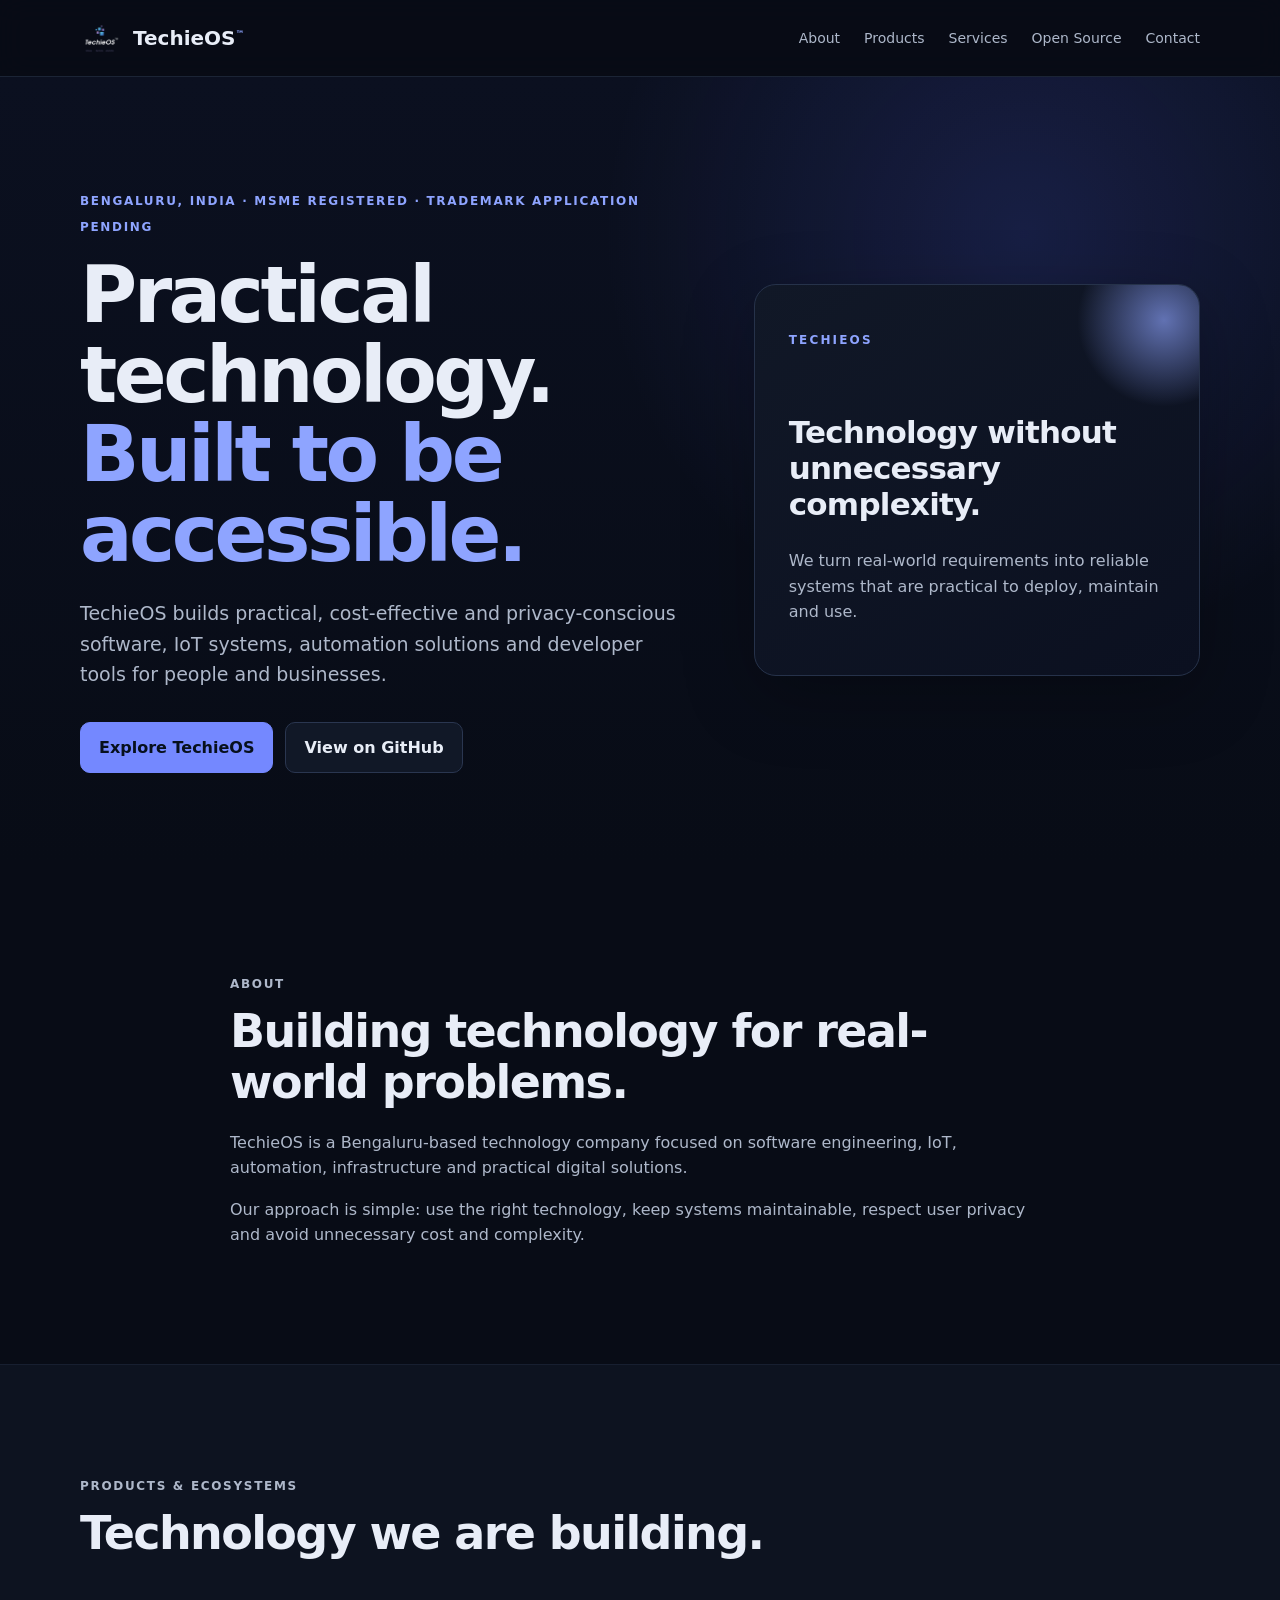
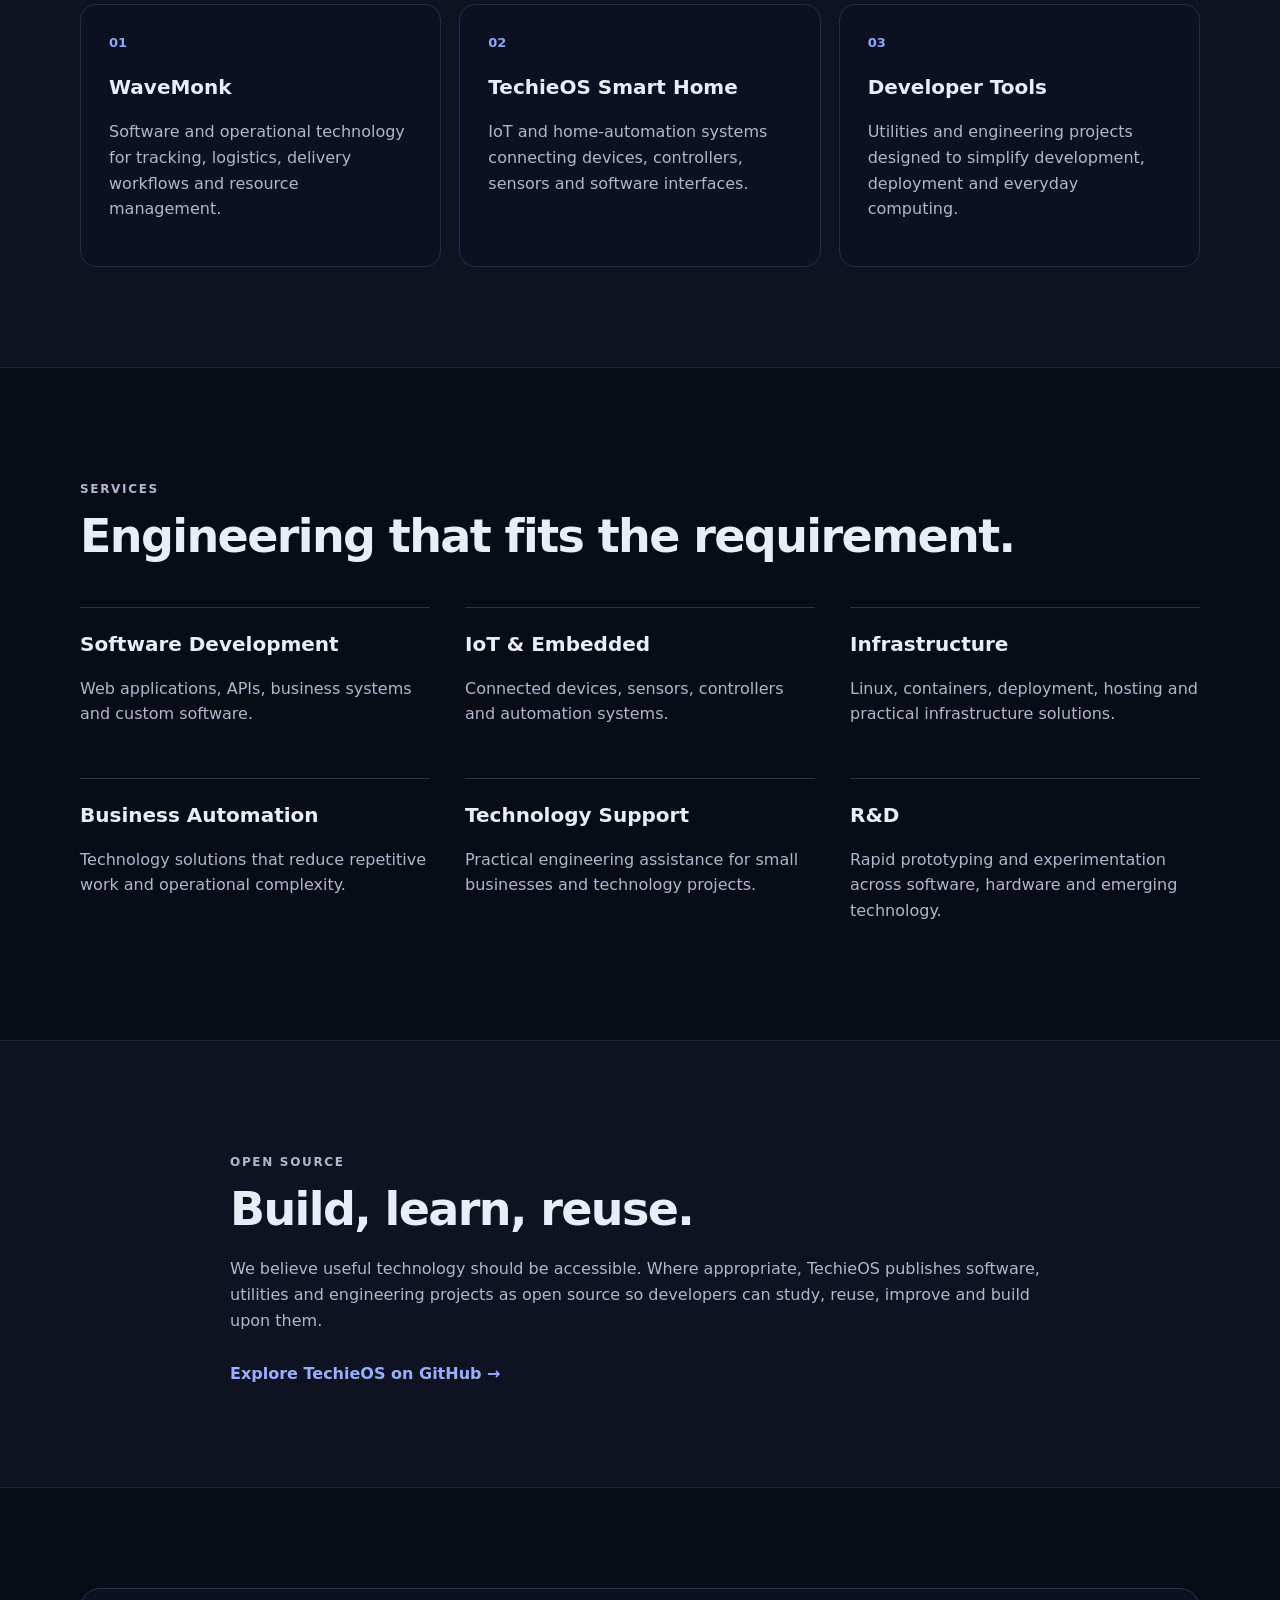
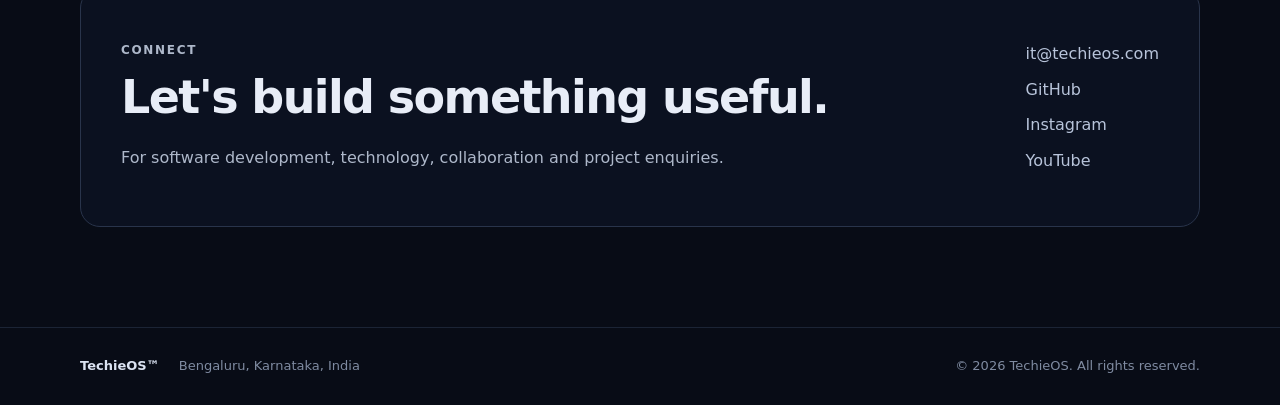
==== index.html @ 454978a3 "Initial commit Initial commit" ====
<!doctype html>
<html lang="en">
<head>
  <meta charset="utf-8">
  <meta name="viewport" content="width=device-width, initial-scale=1">
  <meta name="description" content="TechieOS builds practical, accessible and privacy-conscious software, IoT systems, automation solutions and developer tools.">
  <meta name="theme-color" content="#0b1020">
  <title>TechieOS™ — Practical Technology. Built to be Accessible.</title>
  <link rel="icon" type="image/png" href="logo.png">
  <link rel="stylesheet" href="styles.css">
</head>
<body>
  <header class="site-header">
    <div class="container nav">
      <a class="brand" href="#top" aria-label="TechieOS home">
        <img src="logo.png" alt="TechieOS logo">
        <span>TechieOS<sup>™</sup></span>
      </a>
      <nav aria-label="Primary navigation">
        <a href="#about">About</a>
        <a href="#products">Products</a>
        <a href="#services">Services</a>
        <a href="#open-source">Open Source</a>
        <a href="#contact">Contact</a>
      </nav>
    </div>
  </header>

  <main id="top">
    <section class="hero">
      <div class="container hero-grid">
        <div>
          <span class="eyebrow">Bengaluru, India · MSME Registered · Trademark Application Pending</span>
          <h1>Practical technology.<br><span>Built to be accessible.</span></h1>
          <p class="lead">
            TechieOS builds practical, cost-effective and privacy-conscious software,
            IoT systems, automation solutions and developer tools for people and businesses.
          </p>
          <div class="actions">
            <a class="button primary" href="#products">Explore TechieOS</a>
            <a class="button secondary" href="https://github.com/TechieOS">View on GitHub</a>
          </div>
        </div>
        <div class="hero-card">
          <div class="orb"></div>
          <p class="card-label">TECHIEOS</p>
          <h2>Technology without unnecessary complexity.</h2>
          <p>We turn real-world requirements into reliable systems that are practical to deploy, maintain and use.</p>
        </div>
      </div>
    </section>

    <section id="about" class="section">
      <div class="container narrow">
        <p class="section-kicker">About</p>
        <h2>Building technology for real-world problems.</h2>
        <p>
          TechieOS is a Bengaluru-based technology company focused on software engineering,
          IoT, automation, infrastructure and practical digital solutions.
        </p>
        <p>
          Our approach is simple: use the right technology, keep systems maintainable,
          respect user privacy and avoid unnecessary cost and complexity.
        </p>
      </div>
    </section>

    <section id="products" class="section section-alt">
      <div class="container">
        <p class="section-kicker">Products & Ecosystems</p>
        <h2>Technology we are building.</h2>
        <div class="cards">
          <article class="card">
            <div class="icon">01</div>
            <h3>WaveMonk</h3>
            <p>Software and operational technology for tracking, logistics, delivery workflows and resource management.</p>
          </article>
          <article class="card">
            <div class="icon">02</div>
            <h3>TechieOS Smart Home</h3>
            <p>IoT and home-automation systems connecting devices, controllers, sensors and software interfaces.</p>
          </article>
          <article class="card">
            <div class="icon">03</div>
            <h3>Developer Tools</h3>
            <p>Utilities and engineering projects designed to simplify development, deployment and everyday computing.</p>
          </article>
        </div>
      </div>
    </section>

    <section id="services" class="section">
      <div class="container">
        <p class="section-kicker">Services</p>
        <h2>Engineering that fits the requirement.</h2>
        <div class="service-grid">
          <div><h3>Software Development</h3><p>Web applications, APIs, business systems and custom software.</p></div>
          <div><h3>IoT & Embedded</h3><p>Connected devices, sensors, controllers and automation systems.</p></div>
          <div><h3>Infrastructure</h3><p>Linux, containers, deployment, hosting and practical infrastructure solutions.</p></div>
          <div><h3>Business Automation</h3><p>Technology solutions that reduce repetitive work and operational complexity.</p></div>
          <div><h3>Technology Support</h3><p>Practical engineering assistance for small businesses and technology projects.</p></div>
          <div><h3>R&D</h3><p>Rapid prototyping and experimentation across software, hardware and emerging technology.</p></div>
        </div>
      </div>
    </section>

    <section id="open-source" class="section section-alt">
      <div class="container narrow">
        <p class="section-kicker">Open Source</p>
        <h2>Build, learn, reuse.</h2>
        <p>
          We believe useful technology should be accessible. Where appropriate,
          TechieOS publishes software, utilities and engineering projects as open source
          so developers can study, reuse, improve and build upon them.
        </p>
        <a class="text-link" href="https://github.com/TechieOS">Explore TechieOS on GitHub →</a>
      </div>
    </section>

    <section id="contact" class="section contact">
      <div class="container contact-box">
        <div>
          <p class="section-kicker">Connect</p>
          <h2>Let's build something useful.</h2>
          <p>For software development, technology, collaboration and project enquiries.</p>
        </div>
        <div class="contact-links">
          <a href="mailto:it@techieos.com">it@techieos.com</a>
          <a href="https://github.com/TechieOS">GitHub</a>
          <a href="https://www.instagram.com/techieos">Instagram</a>
          <a href="https://www.youtube.com/@techieos-official">YouTube</a>
        </div>
      </div>
    </section>
  </main>

  <footer class="footer">
    <div class="container footer-inner">
      <div>
        <strong>TechieOS™</strong>
        <span>Bengaluru, Karnataka, India</span>
      </div>
      <span>© 2026 TechieOS. All rights reserved.</span>
    </div>
  </footer>
</body>
</html>
---- styles.css ----
*{box-sizing:border-box}html{scroll-behavior:smooth}body{margin:0;background:#080c16;color:#e8edf7;font-family:Inter,ui-sans-serif,system-ui,-apple-system,BlinkMacSystemFont,"Segoe UI",sans-serif;line-height:1.6}a{color:inherit;text-decoration:none}.container{width:min(1120px,calc(100% - 40px));margin:auto}.narrow{width:min(820px,calc(100% - 40px))}.site-header{position:sticky;top:0;z-index:10;background:rgba(8,12,22,.88);backdrop-filter:blur(14px);border-bottom:1px solid #1b2435}.nav{min-height:76px;display:flex;align-items:center;justify-content:space-between;gap:30px}.brand{display:flex;align-items:center;gap:11px;font-weight:750;font-size:20px}.brand img{width:42px;height:42px;object-fit:contain}.brand sup{font-size:9px;color:#8ea4ff}.nav nav,.nav>nav{display:flex;gap:24px;font-size:14px;color:#aeb8ca}.nav a:hover{color:#fff}.hero{padding:110px 0 90px;background:radial-gradient(circle at 80% 20%,rgba(88,105,255,.17),transparent 35%),linear-gradient(180deg,#0b1020,#080c16)}.hero-grid{display:grid;grid-template-columns:1.15fr .85fr;gap:70px;align-items:center}.eyebrow,.section-kicker{font-size:12px;text-transform:uppercase;letter-spacing:.14em;color:#8ea4ff;font-weight:700}.hero h1{font-size:clamp(44px,7vw,78px);line-height:1.02;letter-spacing:-.045em;margin:18px 0 24px}.hero h1 span{color:#8ea4ff}.lead{font-size:19px;color:#aeb8ca;max-width:690px}.actions{display:flex;gap:12px;margin-top:32px;flex-wrap:wrap}.button{padding:12px 18px;border-radius:10px;border:1px solid #2a3650;font-weight:650}.button.primary{background:#7488ff;color:#07101d;border-color:#7488ff}.button.secondary{background:#111827}.hero-card{border:1px solid #26324a;background:linear-gradient(145deg,#111827,#0b1020);border-radius:22px;padding:34px;min-height:310px;position:relative;overflow:hidden;box-shadow:0 20px 70px rgba(0,0,0,.25)}.orb{position:absolute;width:180px;height:180px;border-radius:50%;right:-55px;top:-55px;background:radial-gradient(circle,#8ea4ff,rgba(142,164,255,0) 68%);opacity:.65}.card-label{position:relative;color:#8ea4ff;font-size:12px;letter-spacing:.18em;font-weight:800}.hero-card h2{position:relative;font-size:31px;line-height:1.15;letter-spacing:-.025em;margin-top:65px}.hero-card p:last-child{color:#aeb8ca}.section{padding:100px 0}.section-alt{background:#0d1320;border-top:1px solid #171f30;border-bottom:1px solid #171f30}.section h2{font-size:clamp(30px,4vw,46px);line-height:1.1;letter-spacing:-.035em;margin:10px 0 22px}.section p{color:#aeb8ca}.cards{display:grid;grid-template-columns:repeat(3,1fr);gap:18px;margin-top:45px}.card{padding:28px;border:1px solid #222d43;border-radius:16px;background:#0b1120}.card:hover{border-color:#5368bd;transform:translateY(-2px);transition:.2s}.icon{color:#8ea4ff;font-weight:800;font-size:13px}.card h3,.service-grid h3{font-size:20px;margin:18px 0 7px}.service-grid{display:grid;grid-template-columns:repeat(3,1fr);gap:35px;margin-top:45px}.service-grid>div{border-top:1px solid #29344b;padding-top:20px}.service-grid h3{margin-top:0}.text-link{display:inline-block;margin-top:12px;color:#9cadff;font-weight:700}.contact-box{display:flex;justify-content:space-between;gap:50px;align-items:center;border:1px solid #29344b;border-radius:20px;padding:40px;background:#0b1120}.contact-links{display:flex;flex-direction:column;gap:10px;color:#b8c4da}.contact-links a:hover{color:#9cadff}.footer{border-top:1px solid #1b2435;padding:28px 0;color:#7f8ba1;font-size:13px}.footer-inner{display:flex;justify-content:space-between;gap:20px}.footer strong{color:#dbe3f2;margin-right:15px}@media(max-width:800px){.nav nav,.nav>nav{display:none}.hero-grid,.cards,.service-grid{grid-template-columns:1fr}.hero{padding-top:75px}.hero-card{min-height:260px}.contact-box,.footer-inner{flex-direction:column;align-items:flex-start}.section{padding:75px 0}}
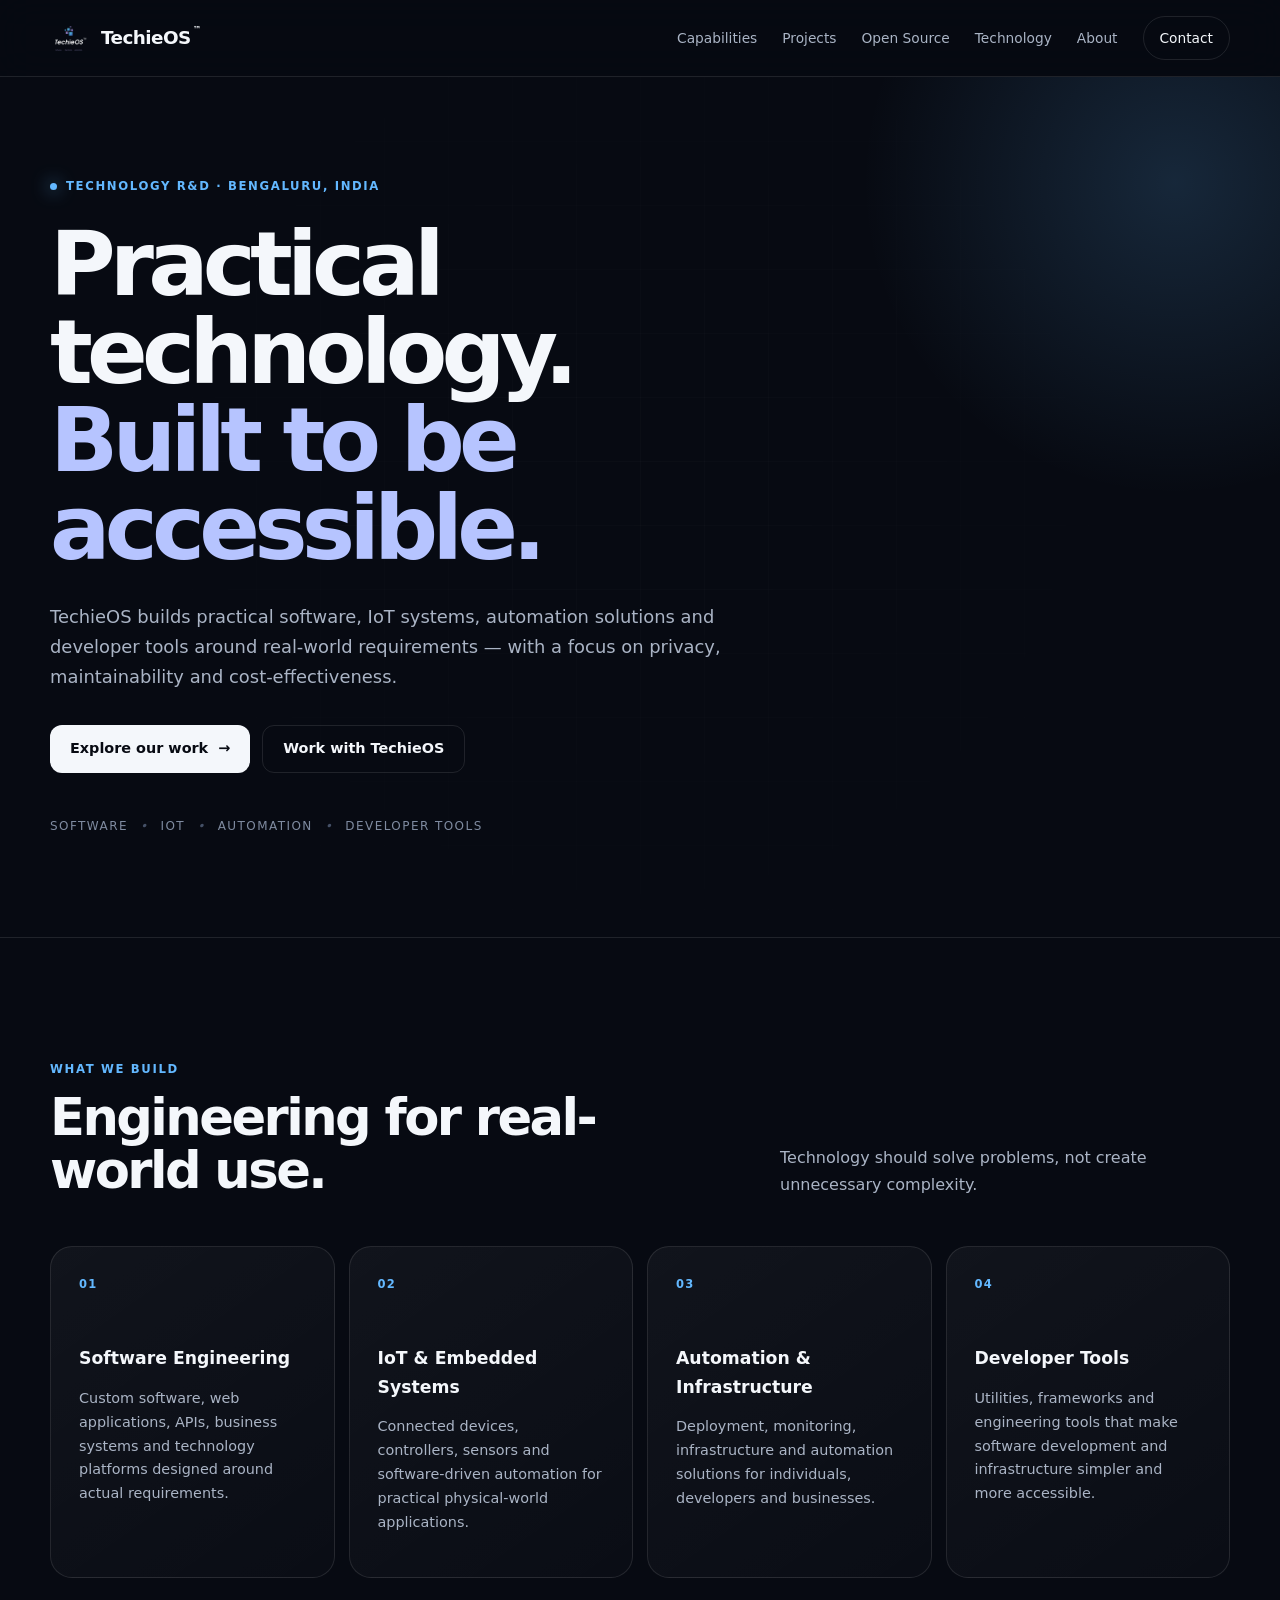
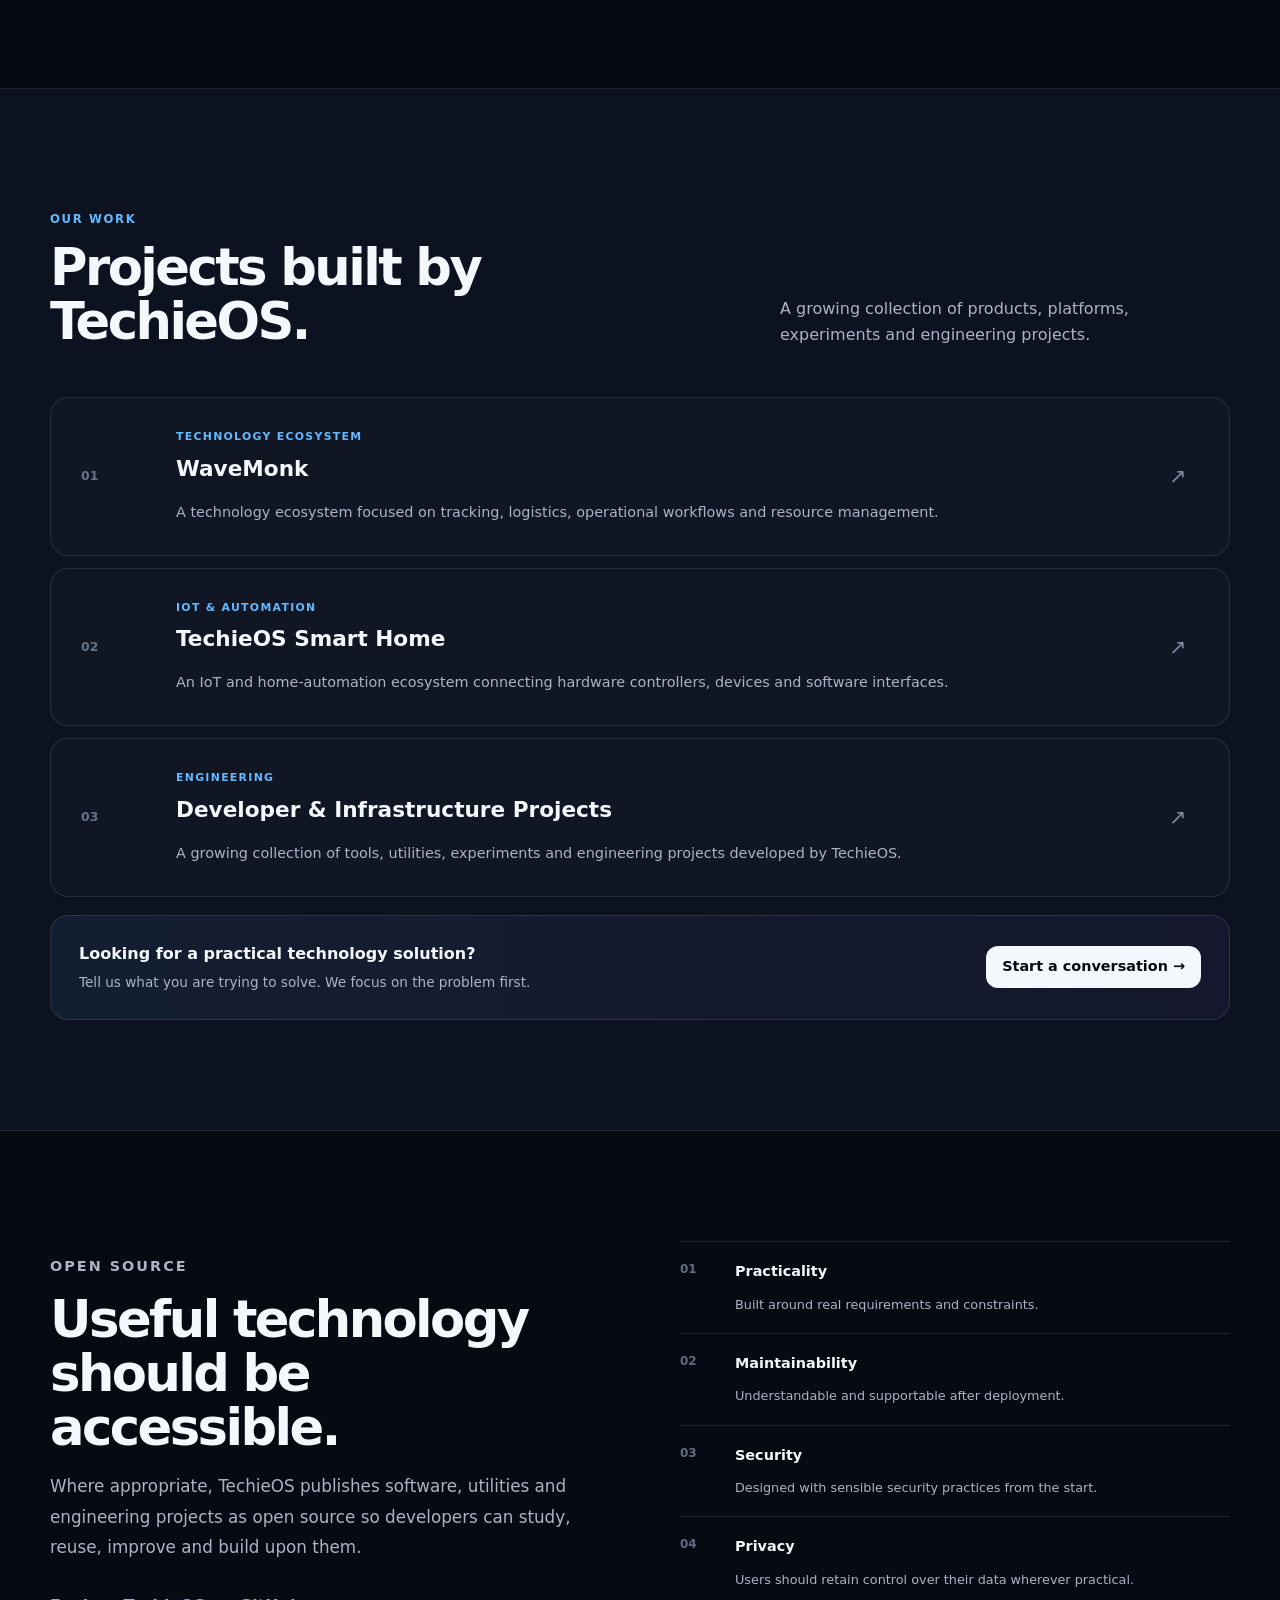
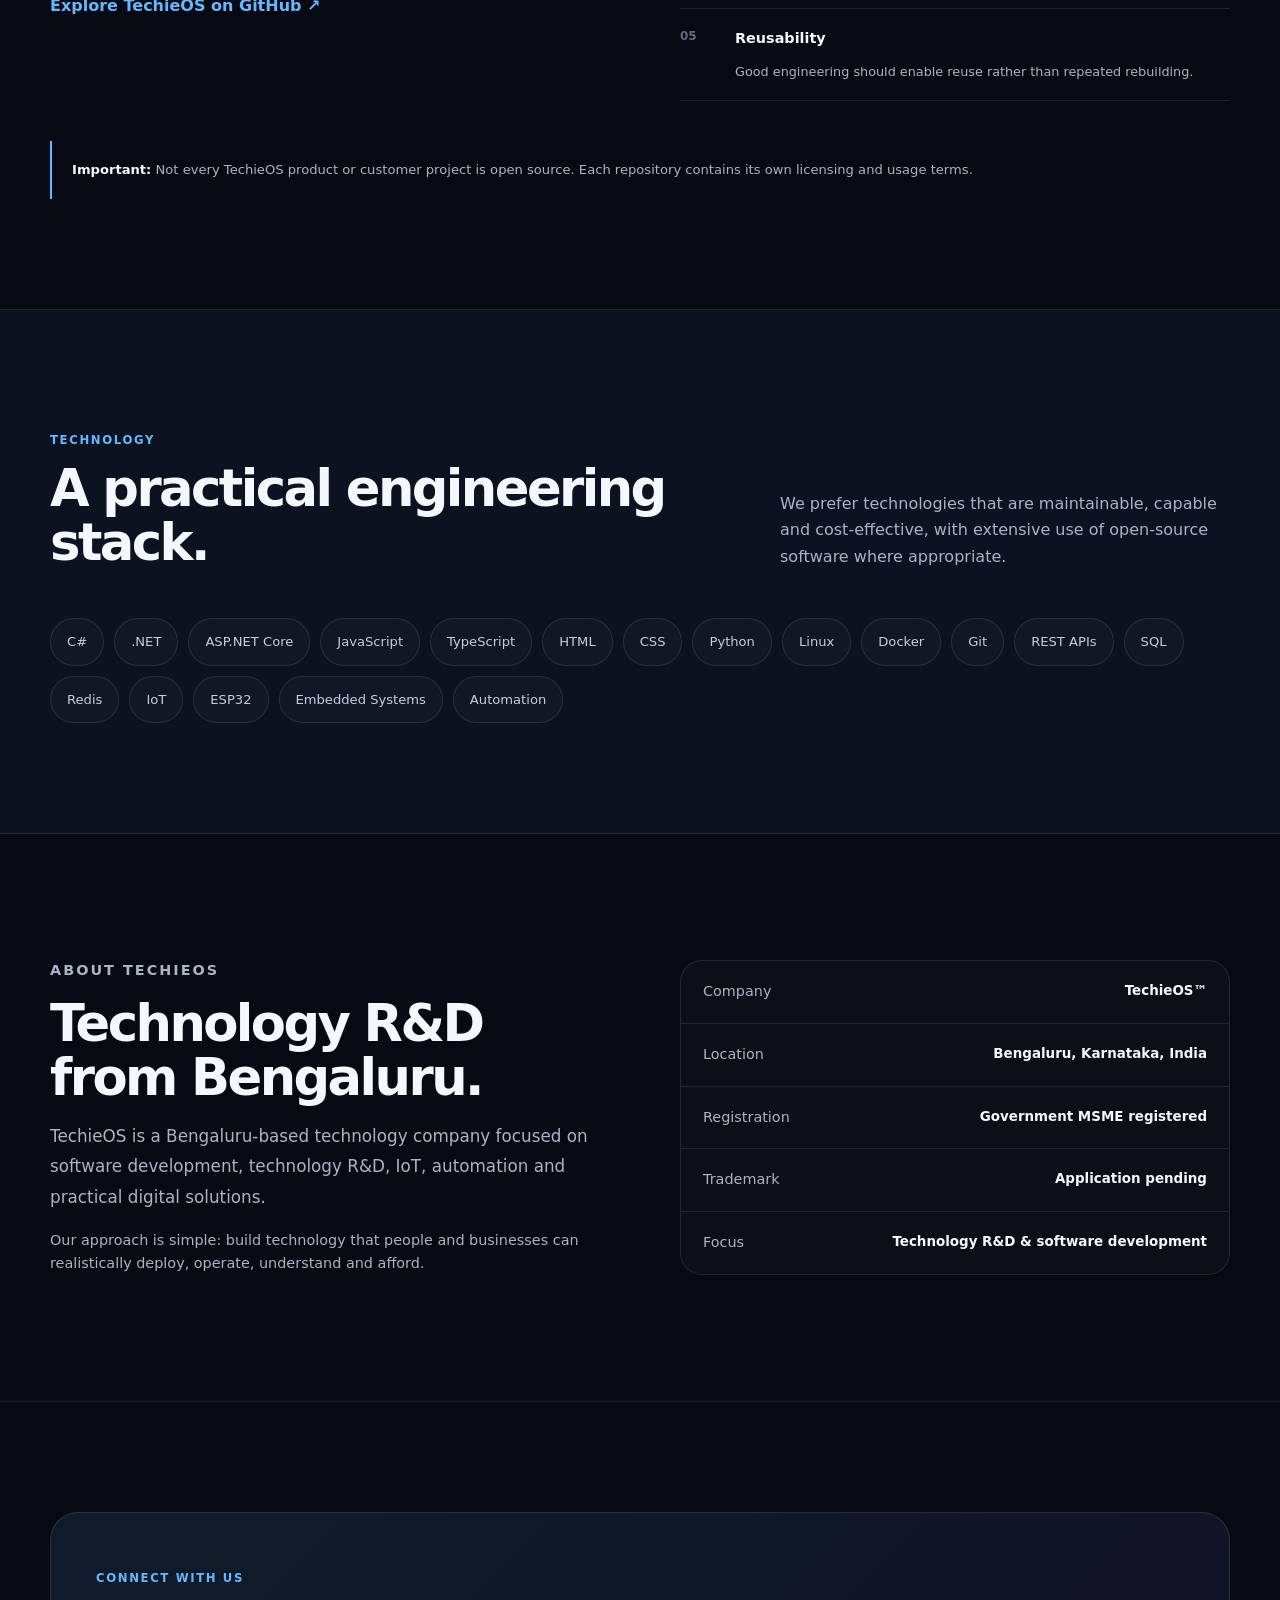
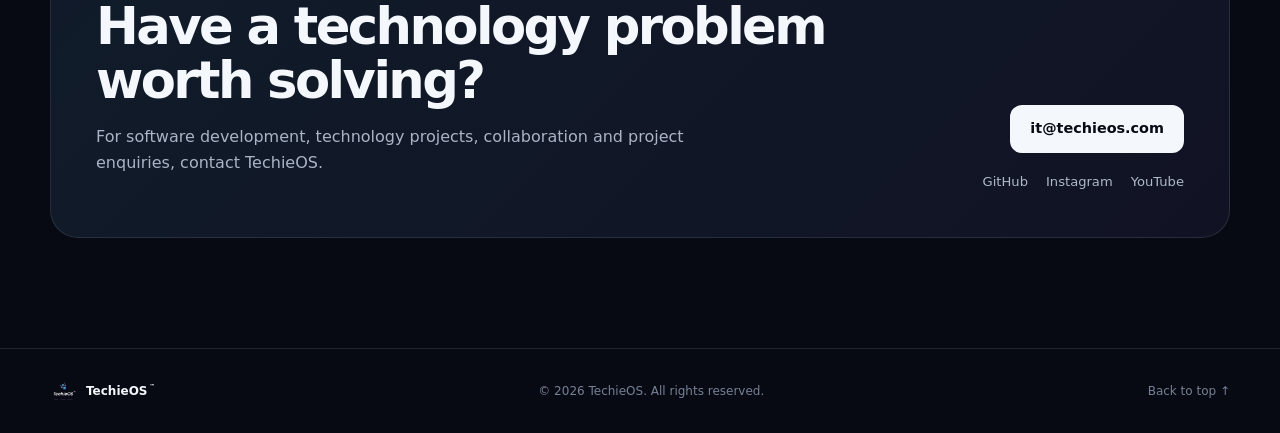
==== commit 3ac6e98e: "new changes new changes" ====
--- a/index.html
+++ b/index.html
@@ -1,147 +1,10 @@
-<!doctype html>
-<html lang="en">
-<head>
-  <meta charset="utf-8">
-  <meta name="viewport" content="width=device-width, initial-scale=1">
-  <meta name="description" content="TechieOS builds practical, accessible and privacy-conscious software, IoT systems, automation solutions and developer tools.">
-  <meta name="theme-color" content="#0b1020">
-  <title>TechieOS™ — Practical Technology. Built to be Accessible.</title>
-  <link rel="icon" type="image/png" href="logo.png">
-  <link rel="stylesheet" href="styles.css">
-</head>
-<body>
-  <header class="site-header">
-    <div class="container nav">
-      <a class="brand" href="#top" aria-label="TechieOS home">
-        <img src="logo.png" alt="TechieOS logo">
-        <span>TechieOS<sup>™</sup></span>
-      </a>
-      <nav aria-label="Primary navigation">
-        <a href="#about">About</a>
-        <a href="#products">Products</a>
-        <a href="#services">Services</a>
-        <a href="#open-source">Open Source</a>
-        <a href="#contact">Contact</a>
-      </nav>
-    </div>
-  </header>
-
-  <main id="top">
-    <section class="hero">
-      <div class="container hero-grid">
-        <div>
-          <span class="eyebrow">Bengaluru, India · MSME Registered · Trademark Application Pending</span>
-          <h1>Practical technology.<br><span>Built to be accessible.</span></h1>
-          <p class="lead">
-            TechieOS builds practical, cost-effective and privacy-conscious software,
-            IoT systems, automation solutions and developer tools for people and businesses.
-          </p>
-          <div class="actions">
-            <a class="button primary" href="#products">Explore TechieOS</a>
-            <a class="button secondary" href="https://github.com/TechieOS">View on GitHub</a>
-          </div>
-        </div>
-        <div class="hero-card">
-          <div class="orb"></div>
-          <p class="card-label">TECHIEOS</p>
-          <h2>Technology without unnecessary complexity.</h2>
-          <p>We turn real-world requirements into reliable systems that are practical to deploy, maintain and use.</p>
-        </div>
-      </div>
-    </section>
-
-    <section id="about" class="section">
-      <div class="container narrow">
-        <p class="section-kicker">About</p>
-        <h2>Building technology for real-world problems.</h2>
-        <p>
-          TechieOS is a Bengaluru-based technology company focused on software engineering,
-          IoT, automation, infrastructure and practical digital solutions.
-        </p>
-        <p>
-          Our approach is simple: use the right technology, keep systems maintainable,
-          respect user privacy and avoid unnecessary cost and complexity.
-        </p>
-      </div>
-    </section>
-
-    <section id="products" class="section section-alt">
-      <div class="container">
-        <p class="section-kicker">Products & Ecosystems</p>
-        <h2>Technology we are building.</h2>
-        <div class="cards">
-          <article class="card">
-            <div class="icon">01</div>
-            <h3>WaveMonk</h3>
-            <p>Software and operational technology for tracking, logistics, delivery workflows and resource management.</p>
-          </article>
-          <article class="card">
-            <div class="icon">02</div>
-            <h3>TechieOS Smart Home</h3>
-            <p>IoT and home-automation systems connecting devices, controllers, sensors and software interfaces.</p>
-          </article>
-          <article class="card">
-            <div class="icon">03</div>
-            <h3>Developer Tools</h3>
-            <p>Utilities and engineering projects designed to simplify development, deployment and everyday computing.</p>
-          </article>
-        </div>
-      </div>
-    </section>
-
-    <section id="services" class="section">
-      <div class="container">
-        <p class="section-kicker">Services</p>
-        <h2>Engineering that fits the requirement.</h2>
-        <div class="service-grid">
-          <div><h3>Software Development</h3><p>Web applications, APIs, business systems and custom software.</p></div>
-          <div><h3>IoT & Embedded</h3><p>Connected devices, sensors, controllers and automation systems.</p></div>
-          <div><h3>Infrastructure</h3><p>Linux, containers, deployment, hosting and practical infrastructure solutions.</p></div>
-          <div><h3>Business Automation</h3><p>Technology solutions that reduce repetitive work and operational complexity.</p></div>
-          <div><h3>Technology Support</h3><p>Practical engineering assistance for small businesses and technology projects.</p></div>
-          <div><h3>R&D</h3><p>Rapid prototyping and experimentation across software, hardware and emerging technology.</p></div>
-        </div>
-      </div>
-    </section>
-
-    <section id="open-source" class="section section-alt">
-      <div class="container narrow">
-        <p class="section-kicker">Open Source</p>
-        <h2>Build, learn, reuse.</h2>
-        <p>
-          We believe useful technology should be accessible. Where appropriate,
-          TechieOS publishes software, utilities and engineering projects as open source
-          so developers can study, reuse, improve and build upon them.
-        </p>
-        <a class="text-link" href="https://github.com/TechieOS">Explore TechieOS on GitHub →</a>
-      </div>
-    </section>
-
-    <section id="contact" class="section contact">
-      <div class="container contact-box">
-        <div>
-          <p class="section-kicker">Connect</p>
-          <h2>Let's build something useful.</h2>
-          <p>For software development, technology, collaboration and project enquiries.</p>
-        </div>
-        <div class="contact-links">
-          <a href="mailto:it@techieos.com">it@techieos.com</a>
-          <a href="https://github.com/TechieOS">GitHub</a>
-          <a href="https://www.instagram.com/techieos">Instagram</a>
-          <a href="https://www.youtube.com/@techieos-official">YouTube</a>
-        </div>
-      </div>
-    </section>
-  </main>
-
-  <footer class="footer">
-    <div class="container footer-inner">
-      <div>
-        <strong>TechieOS™</strong>
-        <span>Bengaluru, Karnataka, India</span>
-      </div>
-      <span>© 2026 TechieOS. All rights reserved.</span>
-    </div>
-  </footer>
-</body>
-</html>
+<!doctype html><html lang="en"><head><meta charset="utf-8"><meta name="viewport" content="width=device-width,initial-scale=1"><meta name="description" content="TechieOS builds practical software, IoT systems, automation solutions and developer tools with a focus on accessibility, privacy and cost-effectiveness."><meta name="theme-color" content="#070a12"><meta property="og:title" content="TechieOS™ — Practical technology. Built to be accessible."><meta property="og:description" content="Software, IoT, automation and developer tools designed around real-world requirements."><meta property="og:type" content="website"><meta property="og:url" content="https://techieos.com/"><title>TechieOS™ — Practical technology. Built to be accessible.</title><link rel="icon" href="logo.png" type="image/png"><link rel="stylesheet" href="styles.css"></head><body>
+<header class="site-header"><div class="container nav-wrap"><a class="brand" href="#top"><img src="logo.png" alt="TechieOS logo"><span>TechieOS<span class="tm">™</span></span></a><button class="menu-toggle" aria-label="Open navigation" aria-expanded="false"><span></span><span></span><span></span></button><nav class="nav"><a href="#capabilities">Capabilities</a><a href="#projects">Projects</a><a href="#open-source">Open Source</a><a href="#technology">Technology</a><a href="#about">About</a><a class="nav-cta" href="#contact">Contact</a></nav></div></header>
+<main id="top"><section class="hero"><div class="hero-grid"></div><div class="container hero-content"><div class="eyebrow"><span class="dot"></span> Technology R&amp;D · Bengaluru, India</div><h1>Practical technology.<br><span>Built to be accessible.</span></h1><p class="hero-lead">TechieOS builds practical software, IoT systems, automation solutions and developer tools around real-world requirements — with a focus on privacy, maintainability and cost-effectiveness.</p><div class="hero-actions"><a class="button primary" href="#projects">Explore our work <span>→</span></a><a class="button secondary" href="#contact">Work with TechieOS</a></div><div class="hero-note"><span>Software</span><i>•</i><span>IoT</span><i>•</i><span>Automation</span><i>•</i><span>Developer Tools</span></div></div></section>
+<section class="section" id="capabilities"><div class="container"><div class="section-heading"><div><p class="kicker">What we build</p><h2>Engineering for real-world use.</h2></div><p class="section-intro">Technology should solve problems, not create unnecessary complexity.</p></div><div class="cards four"><article class="card"><div class="icon">01</div><h3>Software Engineering</h3><p>Custom software, web applications, APIs, business systems and technology platforms designed around actual requirements.</p></article><article class="card"><div class="icon">02</div><h3>IoT &amp; Embedded Systems</h3><p>Connected devices, controllers, sensors and software-driven automation for practical physical-world applications.</p></article><article class="card"><div class="icon">03</div><h3>Automation &amp; Infrastructure</h3><p>Deployment, monitoring, infrastructure and automation solutions for individuals, developers and businesses.</p></article><article class="card"><div class="icon">04</div><h3>Developer Tools</h3><p>Utilities, frameworks and engineering tools that make software development and infrastructure simpler and more accessible.</p></article></div></div></section>
+<section class="section section-alt" id="projects"><div class="container"><div class="section-heading"><div><p class="kicker">Our work</p><h2>Projects built by TechieOS.</h2></div><p class="section-intro">A growing collection of products, platforms, experiments and engineering projects.</p></div><div class="project-list"><article class="project"><div class="project-number">01</div><div><p class="project-label">Technology ecosystem</p><h3>WaveMonk</h3><p>A technology ecosystem focused on tracking, logistics, operational workflows and resource management.</p></div><span class="project-arrow">↗</span></article><article class="project"><div class="project-number">02</div><div><p class="project-label">IoT &amp; automation</p><h3>TechieOS Smart Home</h3><p>An IoT and home-automation ecosystem connecting hardware controllers, devices and software interfaces.</p></div><span class="project-arrow">↗</span></article><article class="project"><div class="project-number">03</div><div><p class="project-label">Engineering</p><h3>Developer &amp; Infrastructure Projects</h3><p>A growing collection of tools, utilities, experiments and engineering projects developed by TechieOS.</p></div><span class="project-arrow">↗</span></article></div><div class="callout"><div><strong>Looking for a practical technology solution?</strong><span>Tell us what you are trying to solve. We focus on the problem first.</span></div><a class="button primary small" href="#contact">Start a conversation →</a></div></div></section>
+<section class="section" id="open-source"><div class="container split"><div><p class="kicker">Open source</p><h2>Useful technology should be accessible.</h2><p class="large-copy">Where appropriate, TechieOS publishes software, utilities and engineering projects as open source so developers can study, reuse, improve and build upon them.</p><a class="text-link" href="https://github.com/TechieOS" target="_blank" rel="noopener">Explore TechieOS on GitHub ↗</a></div><div class="principles"><div><span>01</span><strong>Practicality</strong><p>Built around real requirements and constraints.</p></div><div><span>02</span><strong>Maintainability</strong><p>Understandable and supportable after deployment.</p></div><div><span>03</span><strong>Security</strong><p>Designed with sensible security practices from the start.</p></div><div><span>04</span><strong>Privacy</strong><p>Users should retain control over their data wherever practical.</p></div><div><span>05</span><strong>Reusability</strong><p>Good engineering should enable reuse rather than repeated rebuilding.</p></div></div></div><div class="container note"><strong>Important:</strong> Not every TechieOS product or customer project is open source. Each repository contains its own licensing and usage terms.</div></section>
+<section class="section section-alt" id="technology"><div class="container"><div class="section-heading"><div><p class="kicker">Technology</p><h2>A practical engineering stack.</h2></div><p class="section-intro">We prefer technologies that are maintainable, capable and cost-effective, with extensive use of open-source software where appropriate.</p></div><div class="tech-grid"><span>C#</span><span>.NET</span><span>ASP.NET Core</span><span>JavaScript</span><span>TypeScript</span><span>HTML</span><span>CSS</span><span>Python</span><span>Linux</span><span>Docker</span><span>Git</span><span>REST APIs</span><span>SQL</span><span>Redis</span><span>IoT</span><span>ESP32</span><span>Embedded Systems</span><span>Automation</span></div></div></section>
+<section class="section" id="about"><div class="container split about-grid"><div><p class="kicker">About TechieOS</p><h2>Technology R&amp;D from Bengaluru.</h2><p class="large-copy">TechieOS is a Bengaluru-based technology company focused on software development, technology R&amp;D, IoT, automation and practical digital solutions.</p><p>Our approach is simple: build technology that people and businesses can realistically deploy, operate, understand and afford.</p></div><div class="company-card"><div class="company-row"><span>Company</span><strong>TechieOS™</strong></div><div class="company-row"><span>Location</span><strong>Bengaluru, Karnataka, India</strong></div><div class="company-row"><span>Registration</span><strong>Government MSME registered</strong></div><div class="company-row"><span>Trademark</span><strong>Application pending</strong></div><div class="company-row"><span>Focus</span><strong>Technology R&amp;D &amp; software development</strong></div></div></div></section>
+<section class="section contact-section" id="contact"><div class="container contact-box"><div><p class="kicker">Connect with us</p><h2>Have a technology problem worth solving?</h2><p>For software development, technology projects, collaboration and project enquiries, contact TechieOS.</p></div><div class="contact-actions"><a class="button primary" href="mailto:it@techieos.com">it@techieos.com</a><div class="socials"><a href="https://github.com/TechieOS" target="_blank" rel="noopener">GitHub</a><a href="https://www.instagram.com/techieos" target="_blank" rel="noopener">Instagram</a><a href="https://www.youtube.com/@techieos-official" target="_blank" rel="noopener">YouTube</a></div></div></div></section></main>
+<footer class="footer"><div class="container footer-wrap"><div class="footer-brand"><img src="logo.png" alt="" aria-hidden="true"><span>TechieOS<span class="tm">™</span></span></div><span>© <span id="year"></span> TechieOS. All rights reserved.</span><a href="#top">Back to top ↑</a></div></footer><script src="script.js"></script></body></html>
--- a/styles.css
+++ b/styles.css
@@ -1 +1 @@
-*{box-sizing:border-box}html{scroll-behavior:smooth}body{margin:0;background:#080c16;color:#e8edf7;font-family:Inter,ui-sans-serif,system-ui,-apple-system,BlinkMacSystemFont,"Segoe UI",sans-serif;line-height:1.6}a{color:inherit;text-decoration:none}.container{width:min(1120px,calc(100% - 40px));margin:auto}.narrow{width:min(820px,calc(100% - 40px))}.site-header{position:sticky;top:0;z-index:10;background:rgba(8,12,22,.88);backdrop-filter:blur(14px);border-bottom:1px solid #1b2435}.nav{min-height:76px;display:flex;align-items:center;justify-content:space-between;gap:30px}.brand{display:flex;align-items:center;gap:11px;font-weight:750;font-size:20px}.brand img{width:42px;height:42px;object-fit:contain}.brand sup{font-size:9px;color:#8ea4ff}.nav nav,.nav>nav{display:flex;gap:24px;font-size:14px;color:#aeb8ca}.nav a:hover{color:#fff}.hero{padding:110px 0 90px;background:radial-gradient(circle at 80% 20%,rgba(88,105,255,.17),transparent 35%),linear-gradient(180deg,#0b1020,#080c16)}.hero-grid{display:grid;grid-template-columns:1.15fr .85fr;gap:70px;align-items:center}.eyebrow,.section-kicker{font-size:12px;text-transform:uppercase;letter-spacing:.14em;color:#8ea4ff;font-weight:700}.hero h1{font-size:clamp(44px,7vw,78px);line-height:1.02;letter-spacing:-.045em;margin:18px 0 24px}.hero h1 span{color:#8ea4ff}.lead{font-size:19px;color:#aeb8ca;max-width:690px}.actions{display:flex;gap:12px;margin-top:32px;flex-wrap:wrap}.button{padding:12px 18px;border-radius:10px;border:1px solid #2a3650;font-weight:650}.button.primary{background:#7488ff;color:#07101d;border-color:#7488ff}.button.secondary{background:#111827}.hero-card{border:1px solid #26324a;background:linear-gradient(145deg,#111827,#0b1020);border-radius:22px;padding:34px;min-height:310px;position:relative;overflow:hidden;box-shadow:0 20px 70px rgba(0,0,0,.25)}.orb{position:absolute;width:180px;height:180px;border-radius:50%;right:-55px;top:-55px;background:radial-gradient(circle,#8ea4ff,rgba(142,164,255,0) 68%);opacity:.65}.card-label{position:relative;color:#8ea4ff;font-size:12px;letter-spacing:.18em;font-weight:800}.hero-card h2{position:relative;font-size:31px;line-height:1.15;letter-spacing:-.025em;margin-top:65px}.hero-card p:last-child{color:#aeb8ca}.section{padding:100px 0}.section-alt{background:#0d1320;border-top:1px solid #171f30;border-bottom:1px solid #171f30}.section h2{font-size:clamp(30px,4vw,46px);line-height:1.1;letter-spacing:-.035em;margin:10px 0 22px}.section p{color:#aeb8ca}.cards{display:grid;grid-template-columns:repeat(3,1fr);gap:18px;margin-top:45px}.card{padding:28px;border:1px solid #222d43;border-radius:16px;background:#0b1120}.card:hover{border-color:#5368bd;transform:translateY(-2px);transition:.2s}.icon{color:#8ea4ff;font-weight:800;font-size:13px}.card h3,.service-grid h3{font-size:20px;margin:18px 0 7px}.service-grid{display:grid;grid-template-columns:repeat(3,1fr);gap:35px;margin-top:45px}.service-grid>div{border-top:1px solid #29344b;padding-top:20px}.service-grid h3{margin-top:0}.text-link{display:inline-block;margin-top:12px;color:#9cadff;font-weight:700}.contact-box{display:flex;justify-content:space-between;gap:50px;align-items:center;border:1px solid #29344b;border-radius:20px;padding:40px;background:#0b1120}.contact-links{display:flex;flex-direction:column;gap:10px;color:#b8c4da}.contact-links a:hover{color:#9cadff}.footer{border-top:1px solid #1b2435;padding:28px 0;color:#7f8ba1;font-size:13px}.footer-inner{display:flex;justify-content:space-between;gap:20px}.footer strong{color:#dbe3f2;margin-right:15px}@media(max-width:800px){.nav nav,.nav>nav{display:none}.hero-grid,.cards,.service-grid{grid-template-columns:1fr}.hero{padding-top:75px}.hero-card{min-height:260px}.contact-box,.footer-inner{flex-direction:column;align-items:flex-start}.section{padding:75px 0}}+:root{--bg:#070a12;--soft:#0d1220;--surface:#101726;--line:rgba(255,255,255,.1);--text:#f4f7fb;--muted:#aab4c5;--accent:#63b8ff;--max:1180px;--radius:22px}*{box-sizing:border-box}html{scroll-behavior:smooth}body{margin:0;color:var(--text);background:var(--bg);font-family:Inter,system-ui,-apple-system,BlinkMacSystemFont,"Segoe UI",sans-serif;line-height:1.65}a{color:inherit;text-decoration:none}img{max-width:100%;display:block}.container{width:min(calc(100% - 40px),var(--max));margin:auto}.site-header{position:sticky;top:0;z-index:100;background:rgba(7,10,18,.84);border-bottom:1px solid var(--line);backdrop-filter:blur(18px)}.nav-wrap{min-height:76px;display:flex;align-items:center;justify-content:space-between;gap:30px}.brand{display:inline-flex;align-items:center;gap:11px;font-weight:800;font-size:1.15rem;letter-spacing:-.03em}.brand img{width:40px;height:40px;object-fit:contain;border-radius:10px}.tm{font-size:.45em;vertical-align:top;margin-left:2px}.nav{display:flex;align-items:center;gap:25px;font-size:.86rem;color:var(--muted)}.nav a:hover{color:var(--text)}.nav-cta{padding:10px 16px;border:1px solid var(--line);border-radius:999px;color:var(--text)!important}.menu-toggle{display:none;background:none;border:0;padding:8px;cursor:pointer}.menu-toggle span{display:block;width:24px;height:2px;background:var(--text);margin:5px 0}.hero{min-height:720px;display:flex;align-items:center;position:relative;overflow:hidden;border-bottom:1px solid var(--line)}.hero-grid{position:absolute;inset:0;opacity:.32;background-image:linear-gradient(rgba(255,255,255,.055) 1px,transparent 1px),linear-gradient(90deg,rgba(255,255,255,.055) 1px,transparent 1px);background-size:64px 64px;mask-image:radial-gradient(circle at 50% 45%,black,transparent 72%)}.hero:after{content:"";position:absolute;width:650px;height:650px;right:-220px;top:-220px;background:radial-gradient(circle,rgba(99,184,255,.17),transparent 68%)}.hero-content{position:relative;z-index:1;padding:100px 0}.eyebrow,.kicker{text-transform:uppercase;letter-spacing:.14em;font-size:.73rem;font-weight:700;color:var(--accent)}.eyebrow{display:flex;align-items:center;gap:9px;margin-bottom:25px}.dot{width:7px;height:7px;border-radius:50%;background:var(--accent);box-shadow:0 0 18px var(--accent)}h1{margin:0;max-width:850px;font-size:clamp(3.1rem,7vw,6.4rem);line-height:.98;letter-spacing:-.065em}h1 span{color:#b6c4ff}.hero-lead{max-width:720px;margin:30px 0 0;color:var(--muted);font-size:1.12rem}.hero-actions{display:flex;gap:12px;flex-wrap:wrap;margin-top:34px}.button{display:inline-flex;align-items:center;justify-content:center;gap:10px;min-height:48px;padding:0 20px;border-radius:12px;font-weight:700;font-size:.9rem;transition:transform .2s ease}.button:hover{transform:translateY(-2px)}.button.primary{background:var(--text);color:#080b13}.button.secondary{border:1px solid var(--line)}.button.small{min-height:42px;padding:0 16px}.hero-note{display:flex;gap:12px;margin-top:44px;color:#7f8ba0;font-size:.75rem;text-transform:uppercase;letter-spacing:.12em}.hero-note i{color:#445066}.section{padding:110px 0;border-bottom:1px solid var(--line)}.section-alt{background:var(--soft)}.section-heading{display:flex;justify-content:space-between;gap:50px;align-items:end;margin-bottom:48px}.section-heading h2,.split h2,.contact-box h2{margin:7px 0 0;font-size:clamp(2rem,4vw,3.4rem);line-height:1.05;letter-spacing:-.05em}.section-intro{max-width:450px;color:var(--muted);margin:0}.cards{display:grid;gap:14px}.cards.four{grid-template-columns:repeat(4,1fr)}.card{padding:28px;min-height:270px;border:1px solid var(--line);border-radius:var(--radius);background:linear-gradient(145deg,rgba(255,255,255,.045),rgba(255,255,255,.015))}.icon{color:var(--accent);font-size:.72rem;font-weight:800;letter-spacing:.1em}.card h3{margin:50px 0 12px;font-size:1.08rem}.card p,.project p,.split p,.company-row span{color:var(--muted);font-size:.9rem}.project-list{display:grid;gap:12px}.project{display:grid;grid-template-columns:70px 1fr 30px;gap:25px;align-items:center;padding:30px;border:1px solid var(--line);border-radius:18px;background:rgba(255,255,255,.02);transition:border-color .2s,transform .2s}.project:hover{border-color:rgba(99,184,255,.38);transform:translateX(3px)}.project-number{color:#667287;font-size:.78rem;font-weight:700}.project-label{margin:0 0 5px!important;text-transform:uppercase;letter-spacing:.12em;font-size:.68rem!important;color:var(--accent)!important;font-weight:700}.project h3{margin:0;font-size:1.35rem}.project p:last-of-type{margin-bottom:0}.project-arrow{font-size:1.3rem;color:#7e8aa0}.callout{margin-top:18px;padding:25px 28px;display:flex;align-items:center;justify-content:space-between;gap:20px;border:1px solid var(--line);border-radius:18px;background:linear-gradient(90deg,rgba(99,184,255,.08),rgba(140,124,255,.06))}.callout strong,.callout span{display:block}.callout span{color:var(--muted);font-size:.85rem;margin-top:4px}.split{display:grid;grid-template-columns:1fr 1fr;gap:80px;align-items:start}.large-copy{font-size:1.05rem!important;line-height:1.8}.text-link{display:inline-block;margin-top:14px;color:var(--accent);font-weight:700}.principles{border-top:1px solid var(--line)}.principles>div{display:grid;grid-template-columns:45px 1fr;gap:10px;padding:18px 0;border-bottom:1px solid var(--line)}.principles span{color:#5f6b80;font-size:.75rem;font-weight:700}.principles strong{font-size:.9rem}.principles p{grid-column:2;margin:0;color:var(--muted);font-size:.8rem}.note{margin-top:40px;padding:18px 20px;border-left:2px solid var(--accent);color:var(--muted);font-size:.82rem}.note strong{color:var(--text)}.tech-grid{display:flex;flex-wrap:wrap;gap:10px}.tech-grid span{padding:12px 16px;border:1px solid var(--line);border-radius:999px;color:#c6cfdd;background:rgba(255,255,255,.025);font-size:.82rem}.about-grid{align-items:center}.company-card{border:1px solid var(--line);border-radius:var(--radius);overflow:hidden;background:rgba(255,255,255,.025)}.company-row{display:flex;justify-content:space-between;gap:20px;padding:19px 22px;border-bottom:1px solid var(--line)}.company-row:last-child{border-bottom:0}.company-row strong{font-size:.84rem;text-align:right}.contact-section{border-bottom:0}.contact-box{padding:45px;border:1px solid var(--line);border-radius:28px;background:linear-gradient(135deg,rgba(99,184,255,.1),rgba(140,124,255,.08));display:flex;align-items:end;justify-content:space-between;gap:50px}.contact-box p:not(.kicker){color:var(--muted);max-width:650px}.contact-actions{text-align:right}.socials{display:flex;gap:18px;justify-content:flex-end;margin-top:18px;color:#aeb8c8;font-size:.82rem}.socials a:hover{color:var(--text)}.footer{border-top:1px solid var(--line);padding:28px 0;color:#768196;font-size:.75rem}.footer-wrap{display:flex;justify-content:space-between;align-items:center;gap:20px}.footer-brand{display:flex;align-items:center;gap:8px;color:var(--text);font-weight:700}.footer-brand img{width:28px;height:28px;object-fit:contain;border-radius:7px}@media(max-width:900px){.cards.four{grid-template-columns:repeat(2,1fr)}.split{grid-template-columns:1fr;gap:50px}.section-heading{display:block}.section-intro{margin-top:20px}.contact-box{display:block}.contact-actions{text-align:left;margin-top:30px}.socials{justify-content:flex-start}}@media(max-width:720px){.container{width:min(calc(100% - 28px),var(--max))}.nav{display:none;position:absolute;top:76px;left:14px;right:14px;padding:14px;flex-direction:column;align-items:stretch;background:#0d1220;border:1px solid var(--line);border-radius:16px}.nav.open{display:flex}.nav a{padding:10px 12px}.menu-toggle{display:block}.hero{min-height:650px}.hero-content{padding:80px 0}.hero-note{flex-wrap:wrap}.cards.four{grid-template-columns:1fr}.card{min-height:0}.project{grid-template-columns:45px 1fr;padding:24px}.project-arrow{display:none}.callout{display:block}.callout .button{margin-top:18px}.company-row{display:block}.company-row strong{display:block;text-align:left;margin-top:5px}.footer-wrap{flex-direction:column;align-items:flex-start}}
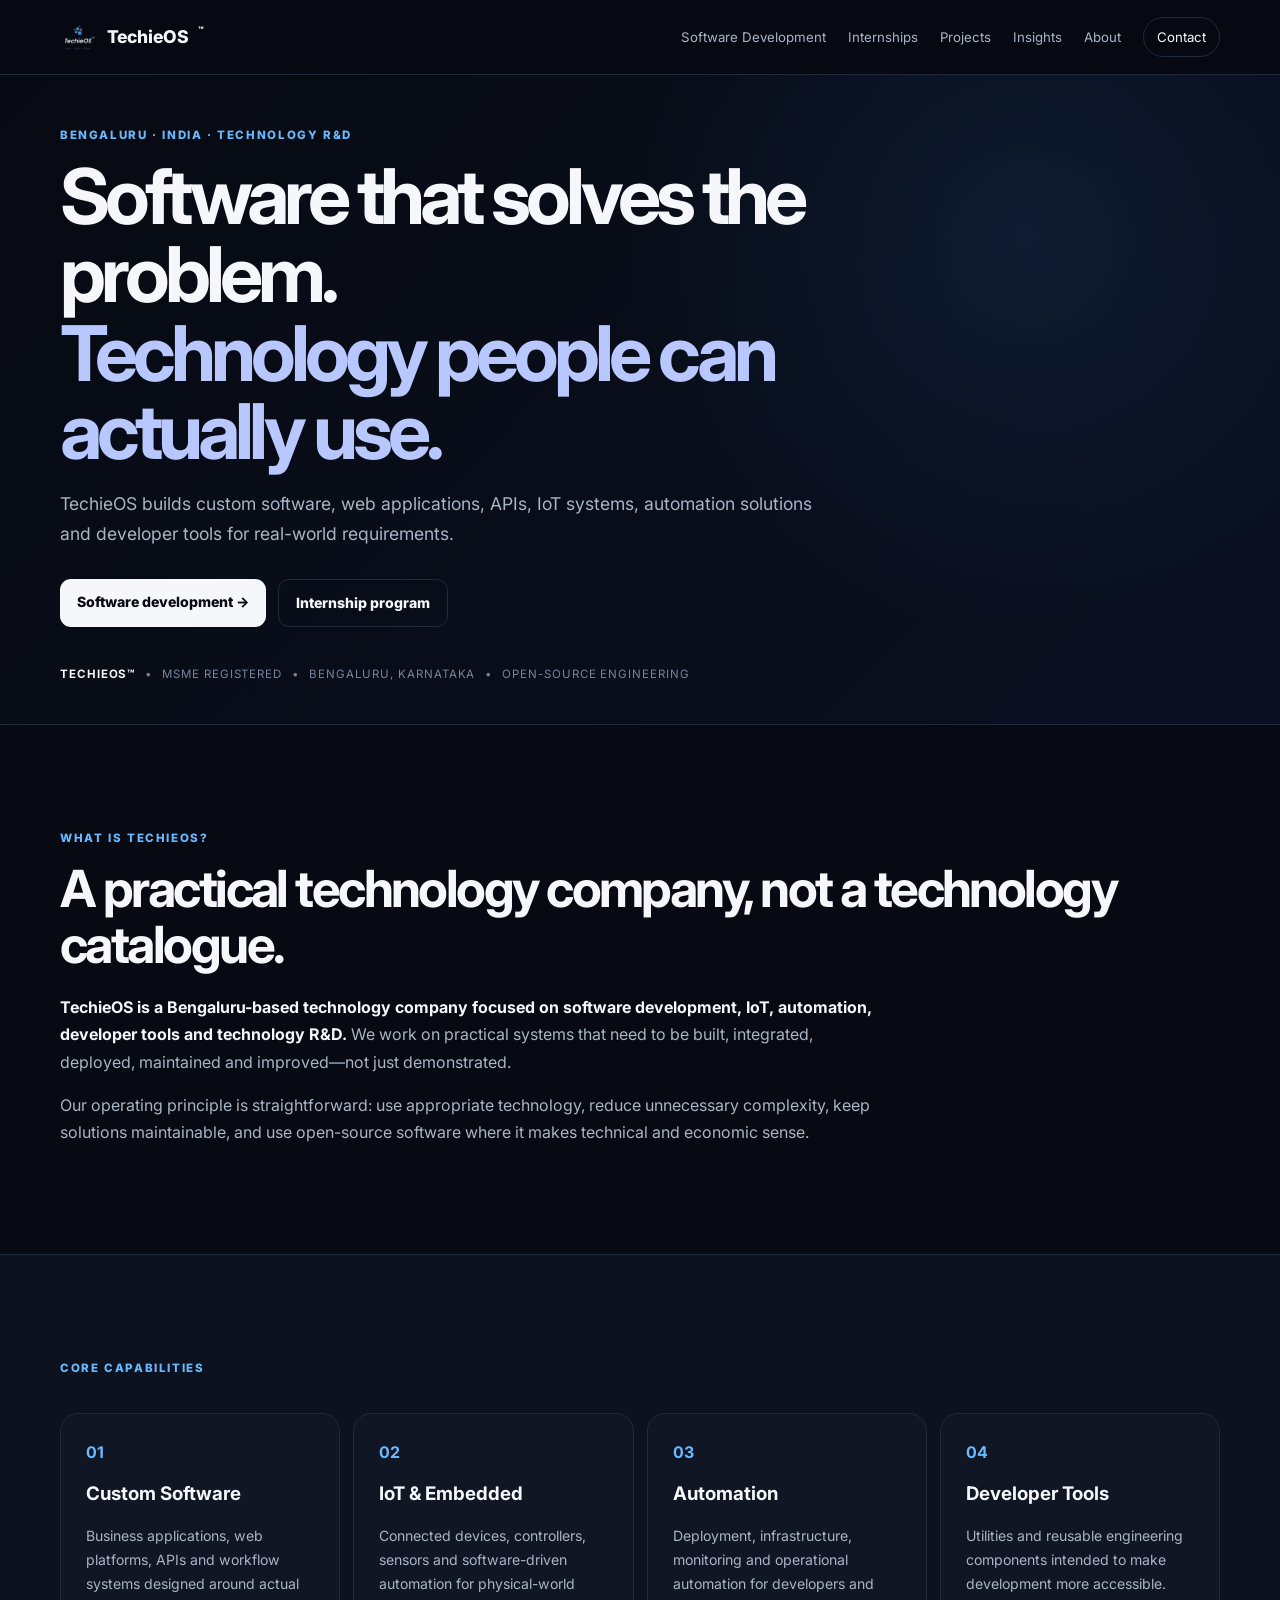
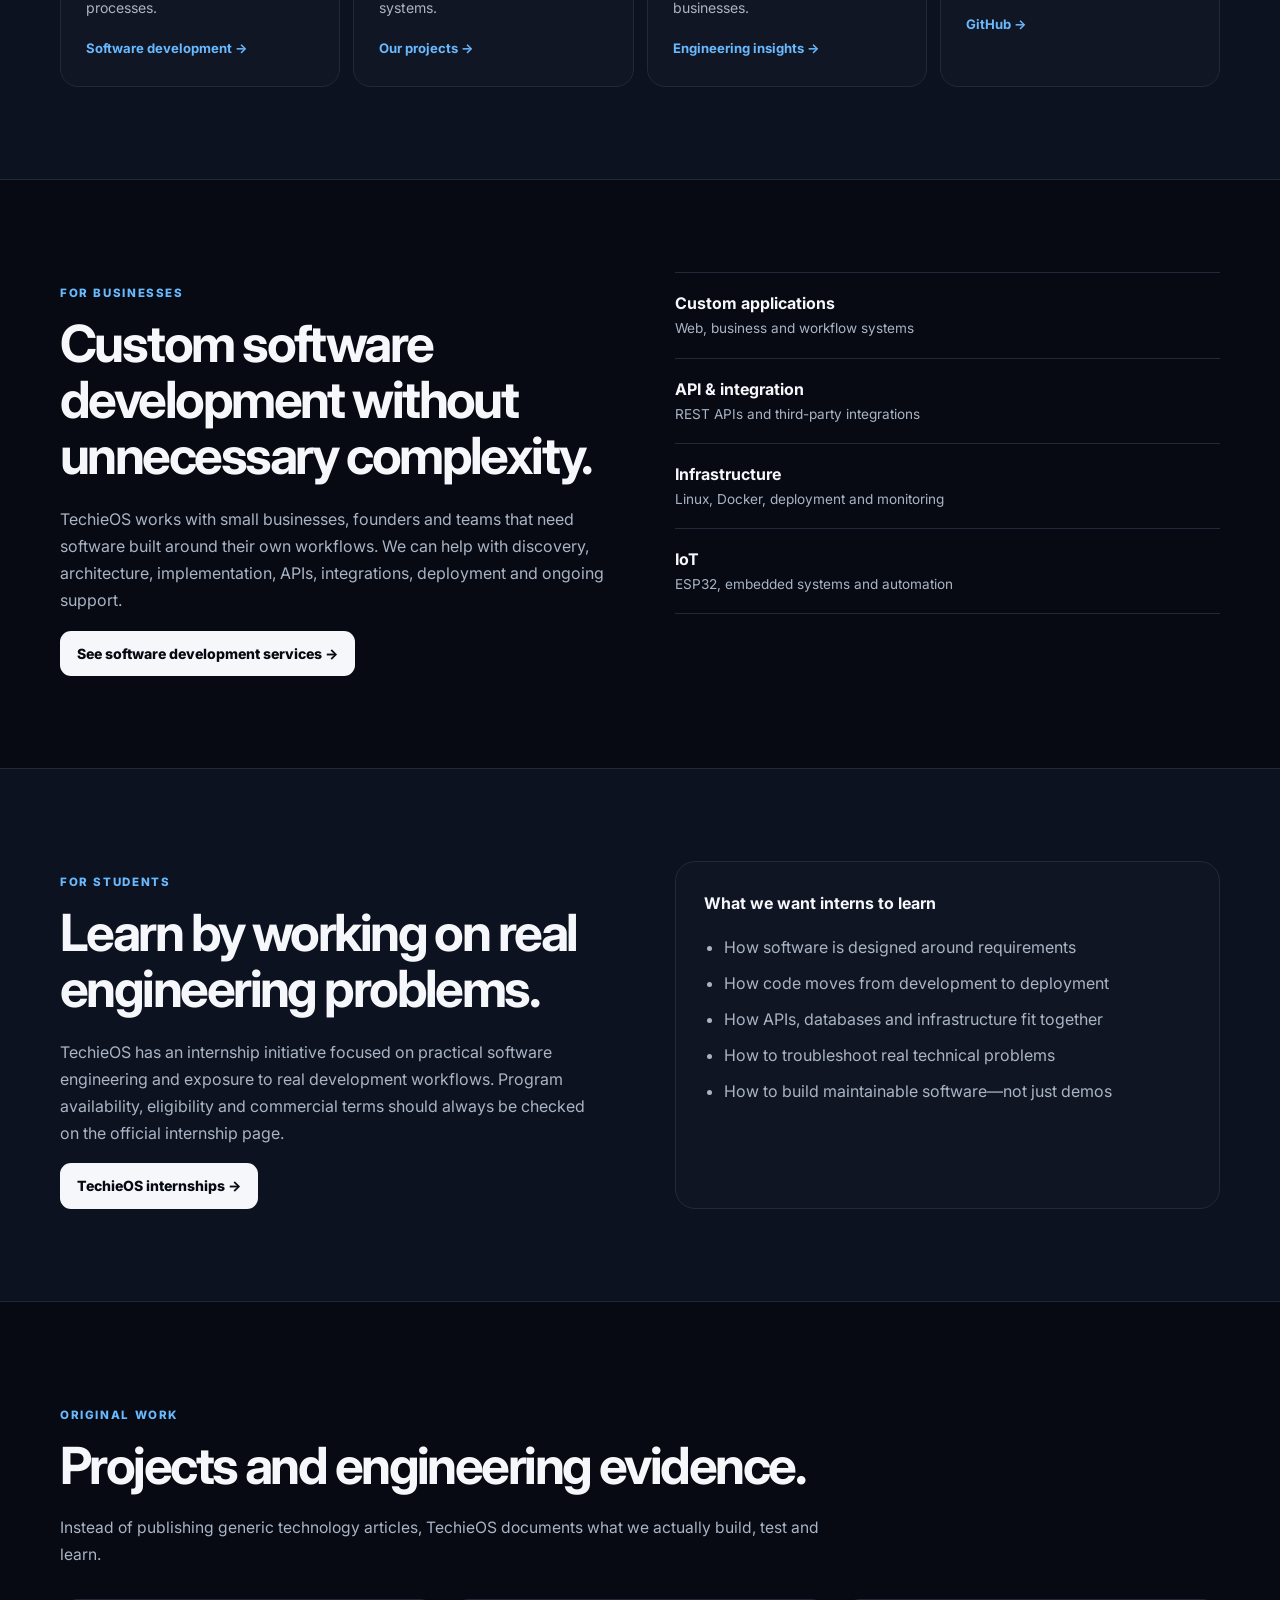
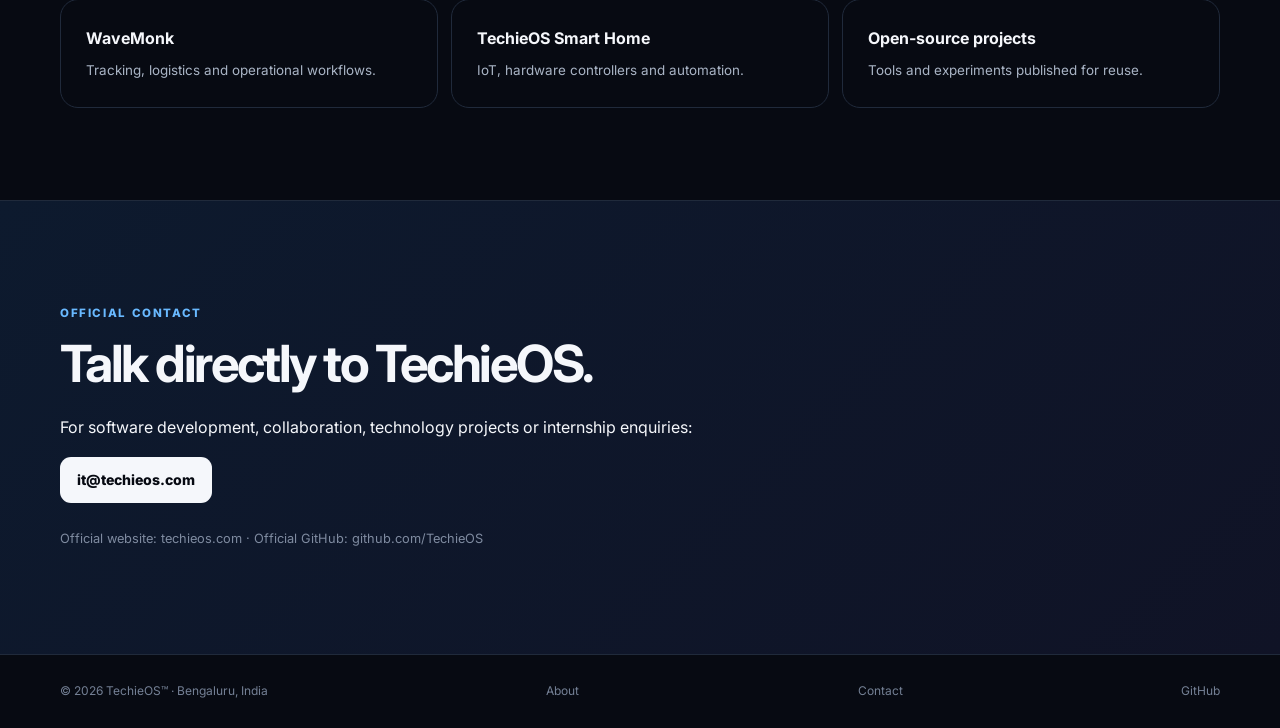
==== commit 64922ff9: "SEO implementation D:\Projects\MyProjects\TechieOS-SEO-AI-Search-Website-v3" ====
--- a/index.html
+++ b/index.html
@@ -1,10 +1,26 @@
-<!doctype html><html lang="en"><head><meta charset="utf-8"><meta name="viewport" content="width=device-width,initial-scale=1"><meta name="description" content="TechieOS builds practical software, IoT systems, automation solutions and developer tools with a focus on accessibility, privacy and cost-effectiveness."><meta name="theme-color" content="#070a12"><meta property="og:title" content="TechieOS™ — Practical technology. Built to be accessible."><meta property="og:description" content="Software, IoT, automation and developer tools designed around real-world requirements."><meta property="og:type" content="website"><meta property="og:url" content="https://techieos.com/"><title>TechieOS™ — Practical technology. Built to be accessible.</title><link rel="icon" href="logo.png" type="image/png"><link rel="stylesheet" href="styles.css"></head><body>
-<header class="site-header"><div class="container nav-wrap"><a class="brand" href="#top"><img src="logo.png" alt="TechieOS logo"><span>TechieOS<span class="tm">™</span></span></a><button class="menu-toggle" aria-label="Open navigation" aria-expanded="false"><span></span><span></span><span></span></button><nav class="nav"><a href="#capabilities">Capabilities</a><a href="#projects">Projects</a><a href="#open-source">Open Source</a><a href="#technology">Technology</a><a href="#about">About</a><a class="nav-cta" href="#contact">Contact</a></nav></div></header>
-<main id="top"><section class="hero"><div class="hero-grid"></div><div class="container hero-content"><div class="eyebrow"><span class="dot"></span> Technology R&amp;D · Bengaluru, India</div><h1>Practical technology.<br><span>Built to be accessible.</span></h1><p class="hero-lead">TechieOS builds practical software, IoT systems, automation solutions and developer tools around real-world requirements — with a focus on privacy, maintainability and cost-effectiveness.</p><div class="hero-actions"><a class="button primary" href="#projects">Explore our work <span>→</span></a><a class="button secondary" href="#contact">Work with TechieOS</a></div><div class="hero-note"><span>Software</span><i>•</i><span>IoT</span><i>•</i><span>Automation</span><i>•</i><span>Developer Tools</span></div></div></section>
-<section class="section" id="capabilities"><div class="container"><div class="section-heading"><div><p class="kicker">What we build</p><h2>Engineering for real-world use.</h2></div><p class="section-intro">Technology should solve problems, not create unnecessary complexity.</p></div><div class="cards four"><article class="card"><div class="icon">01</div><h3>Software Engineering</h3><p>Custom software, web applications, APIs, business systems and technology platforms designed around actual requirements.</p></article><article class="card"><div class="icon">02</div><h3>IoT &amp; Embedded Systems</h3><p>Connected devices, controllers, sensors and software-driven automation for practical physical-world applications.</p></article><article class="card"><div class="icon">03</div><h3>Automation &amp; Infrastructure</h3><p>Deployment, monitoring, infrastructure and automation solutions for individuals, developers and businesses.</p></article><article class="card"><div class="icon">04</div><h3>Developer Tools</h3><p>Utilities, frameworks and engineering tools that make software development and infrastructure simpler and more accessible.</p></article></div></div></section>
-<section class="section section-alt" id="projects"><div class="container"><div class="section-heading"><div><p class="kicker">Our work</p><h2>Projects built by TechieOS.</h2></div><p class="section-intro">A growing collection of products, platforms, experiments and engineering projects.</p></div><div class="project-list"><article class="project"><div class="project-number">01</div><div><p class="project-label">Technology ecosystem</p><h3>WaveMonk</h3><p>A technology ecosystem focused on tracking, logistics, operational workflows and resource management.</p></div><span class="project-arrow">↗</span></article><article class="project"><div class="project-number">02</div><div><p class="project-label">IoT &amp; automation</p><h3>TechieOS Smart Home</h3><p>An IoT and home-automation ecosystem connecting hardware controllers, devices and software interfaces.</p></div><span class="project-arrow">↗</span></article><article class="project"><div class="project-number">03</div><div><p class="project-label">Engineering</p><h3>Developer &amp; Infrastructure Projects</h3><p>A growing collection of tools, utilities, experiments and engineering projects developed by TechieOS.</p></div><span class="project-arrow">↗</span></article></div><div class="callout"><div><strong>Looking for a practical technology solution?</strong><span>Tell us what you are trying to solve. We focus on the problem first.</span></div><a class="button primary small" href="#contact">Start a conversation →</a></div></div></section>
-<section class="section" id="open-source"><div class="container split"><div><p class="kicker">Open source</p><h2>Useful technology should be accessible.</h2><p class="large-copy">Where appropriate, TechieOS publishes software, utilities and engineering projects as open source so developers can study, reuse, improve and build upon them.</p><a class="text-link" href="https://github.com/TechieOS" target="_blank" rel="noopener">Explore TechieOS on GitHub ↗</a></div><div class="principles"><div><span>01</span><strong>Practicality</strong><p>Built around real requirements and constraints.</p></div><div><span>02</span><strong>Maintainability</strong><p>Understandable and supportable after deployment.</p></div><div><span>03</span><strong>Security</strong><p>Designed with sensible security practices from the start.</p></div><div><span>04</span><strong>Privacy</strong><p>Users should retain control over their data wherever practical.</p></div><div><span>05</span><strong>Reusability</strong><p>Good engineering should enable reuse rather than repeated rebuilding.</p></div></div></div><div class="container note"><strong>Important:</strong> Not every TechieOS product or customer project is open source. Each repository contains its own licensing and usage terms.</div></section>
-<section class="section section-alt" id="technology"><div class="container"><div class="section-heading"><div><p class="kicker">Technology</p><h2>A practical engineering stack.</h2></div><p class="section-intro">We prefer technologies that are maintainable, capable and cost-effective, with extensive use of open-source software where appropriate.</p></div><div class="tech-grid"><span>C#</span><span>.NET</span><span>ASP.NET Core</span><span>JavaScript</span><span>TypeScript</span><span>HTML</span><span>CSS</span><span>Python</span><span>Linux</span><span>Docker</span><span>Git</span><span>REST APIs</span><span>SQL</span><span>Redis</span><span>IoT</span><span>ESP32</span><span>Embedded Systems</span><span>Automation</span></div></div></section>
-<section class="section" id="about"><div class="container split about-grid"><div><p class="kicker">About TechieOS</p><h2>Technology R&amp;D from Bengaluru.</h2><p class="large-copy">TechieOS is a Bengaluru-based technology company focused on software development, technology R&amp;D, IoT, automation and practical digital solutions.</p><p>Our approach is simple: build technology that people and businesses can realistically deploy, operate, understand and afford.</p></div><div class="company-card"><div class="company-row"><span>Company</span><strong>TechieOS™</strong></div><div class="company-row"><span>Location</span><strong>Bengaluru, Karnataka, India</strong></div><div class="company-row"><span>Registration</span><strong>Government MSME registered</strong></div><div class="company-row"><span>Trademark</span><strong>Application pending</strong></div><div class="company-row"><span>Focus</span><strong>Technology R&amp;D &amp; software development</strong></div></div></div></section>
-<section class="section contact-section" id="contact"><div class="container contact-box"><div><p class="kicker">Connect with us</p><h2>Have a technology problem worth solving?</h2><p>For software development, technology projects, collaboration and project enquiries, contact TechieOS.</p></div><div class="contact-actions"><a class="button primary" href="mailto:it@techieos.com">it@techieos.com</a><div class="socials"><a href="https://github.com/TechieOS" target="_blank" rel="noopener">GitHub</a><a href="https://www.instagram.com/techieos" target="_blank" rel="noopener">Instagram</a><a href="https://www.youtube.com/@techieos-official" target="_blank" rel="noopener">YouTube</a></div></div></div></section></main>
-<footer class="footer"><div class="container footer-wrap"><div class="footer-brand"><img src="logo.png" alt="" aria-hidden="true"><span>TechieOS<span class="tm">™</span></span></div><span>© <span id="year"></span> TechieOS. All rights reserved.</span><a href="#top">Back to top ↑</a></div></footer><script src="script.js"></script></body></html>
+<!doctype html>
+<html lang="en">
+<head>
+<meta charset="utf-8"><meta name="viewport" content="width=device-width,initial-scale=1">
+<title>TechieOS™ | Software Development, IoT & Technology R&D in Bengaluru</title>
+<meta name="description" content="TechieOS is a Bengaluru technology company building custom software, web applications, APIs, IoT systems, automation and developer tools. Explore software development, internships, projects and open-source work.">
+<link rel="canonical" href="https://techieos.com/">
+<meta name="robots" content="index,follow,max-image-preview:large">
+<meta property="og:type" content="website"><meta property="og:title" content="TechieOS™ | Software Development, IoT & Technology R&D in Bengaluru"><meta property="og:description" content="Practical software development, IoT, automation and technology R&D from Bengaluru, India."><meta property="og:url" content="https://techieos.com/"><meta property="og:image" content="https://techieos.com/logo.png">
+<link rel="icon" href="logo.png"><link rel="stylesheet" href="styles.css">
+<script type="application/ld+json">{
+"@context":"https://schema.org","@type":"Organization","@id":"https://techieos.com/#organization","name":"TechieOS","url":"https://techieos.com/","logo":"https://techieos.com/logo.png","email":"it@techieos.com","description":"Bengaluru technology company focused on software development, IoT, automation, developer tools and technology R&D.","areaServed":"India","sameAs":["https://github.com/TechieOS","https://www.instagram.com/techieos","https://www.youtube.com/@techieos-official"]}
+</script>
+</head>
+<body>
+<header><div class="wrap nav"><a class="brand" href="index.html"><img src="logo.png" alt="TechieOS logo">TechieOS<span>™</span></a><button id="menu">☰</button><nav><a href="software-development.html">Software Development</a><a href="internships.html">Internships</a><a href="projects.html">Projects</a><a href="insights.html">Insights</a><a href="about.html">About</a><a class="cta" href="contact.html">Contact</a></nav></div></header>
+<main>
+<section class="hero"><div class="wrap"><p class="eyebrow">Bengaluru · India · Technology R&amp;D</p><h1>Software that solves the problem.<br><em>Technology people can actually use.</em></h1><p class="lead">TechieOS builds custom software, web applications, APIs, IoT systems, automation solutions and developer tools for real-world requirements.</p><div class="actions"><a class="button" href="software-development.html">Software development →</a><a class="button ghost" href="internships.html">Internship program</a></div><div class="proof"><b>TechieOS™</b><span>•</span><span>MSME registered</span><span>•</span><span>Bengaluru, Karnataka</span><span>•</span><span>Open-source engineering</span></div></div></section>
+<section class="section"><div class="wrap"><p class="kicker">What is TechieOS?</p><h2>A practical technology company, not a technology catalogue.</h2><div class="answer"><p><strong>TechieOS is a Bengaluru-based technology company focused on software development, IoT, automation, developer tools and technology R&amp;D.</strong> We work on practical systems that need to be built, integrated, deployed, maintained and improved—not just demonstrated.</p><p>Our operating principle is straightforward: use appropriate technology, reduce unnecessary complexity, keep solutions maintainable, and use open-source software where it makes technical and economic sense.</p></div></div></section>
+<section class="section dark"><div class="wrap"><p class="kicker">Core capabilities</p><div class="grid4"><article><b>01</b><h3>Custom Software</h3><p>Business applications, web platforms, APIs and workflow systems designed around actual processes.</p><a href="software-development.html">Software development →</a></article><article><b>02</b><h3>IoT &amp; Embedded</h3><p>Connected devices, controllers, sensors and software-driven automation for physical-world systems.</p><a href="projects.html">Our projects →</a></article><article><b>03</b><h3>Automation</h3><p>Deployment, infrastructure, monitoring and operational automation for developers and businesses.</p><a href="insights.html">Engineering insights →</a></article><article><b>04</b><h3>Developer Tools</h3><p>Utilities and reusable engineering components intended to make development more accessible.</p><a href="https://github.com/TechieOS" rel="noopener">GitHub →</a></article></div></div></section>
+<section class="section"><div class="wrap split"><div><p class="kicker">For businesses</p><h2>Custom software development without unnecessary complexity.</h2><p class="answer">TechieOS works with small businesses, founders and teams that need software built around their own workflows. We can help with discovery, architecture, implementation, APIs, integrations, deployment and ongoing support.</p><a class="button" href="software-development.html">See software development services →</a></div><div class="facts"><div><strong>Custom applications</strong><span>Web, business and workflow systems</span></div><div><strong>API &amp; integration</strong><span>REST APIs and third-party integrations</span></div><div><strong>Infrastructure</strong><span>Linux, Docker, deployment and monitoring</span></div><div><strong>IoT</strong><span>ESP32, embedded systems and automation</span></div></div></div></section>
+<section class="section dark"><div class="wrap split"><div><p class="kicker">For students</p><h2>Learn by working on real engineering problems.</h2><p class="answer">TechieOS has an internship initiative focused on practical software engineering and exposure to real development workflows. Program availability, eligibility and commercial terms should always be checked on the official internship page.</p><a class="button" href="internships.html">TechieOS internships →</a></div><div class="quote"><strong>What we want interns to learn</strong><ul><li>How software is designed around requirements</li><li>How code moves from development to deployment</li><li>How APIs, databases and infrastructure fit together</li><li>How to troubleshoot real technical problems</li><li>How to build maintainable software—not just demos</li></ul></div></div></section>
+<section class="section"><div class="wrap"><p class="kicker">Original work</p><h2>Projects and engineering evidence.</h2><p class="lead small">Instead of publishing generic technology articles, TechieOS documents what we actually build, test and learn.</p><div class="cards"><a href="projects.html"><b>WaveMonk</b><span>Tracking, logistics and operational workflows.</span></a><a href="projects.html"><b>TechieOS Smart Home</b><span>IoT, hardware controllers and automation.</span></a><a href="projects.html"><b>Open-source projects</b><span>Tools and experiments published for reuse.</span></a></div></div></section>
+<section class="section contact"><div class="wrap"><p class="kicker">Official contact</p><h2>Talk directly to TechieOS.</h2><p>For software development, collaboration, technology projects or internship enquiries:</p><a class="button" href="mailto:it@techieos.com">it@techieos.com</a><p class="muted">Official website: techieos.com · Official GitHub: github.com/TechieOS</p></div></section>
+</main><footer><div class="wrap"><span>© <span id="year"></span> TechieOS™ · Bengaluru, India</span><a href="about.html">About</a><a href="contact.html">Contact</a><a href="https://github.com/TechieOS">GitHub</a></div></footer><script src="script.js"></script>
+</body></html>
--- a/styles.css
+++ b/styles.css
@@ -1 +1 @@
-:root{--bg:#070a12;--soft:#0d1220;--surface:#101726;--line:rgba(255,255,255,.1);--text:#f4f7fb;--muted:#aab4c5;--accent:#63b8ff;--max:1180px;--radius:22px}*{box-sizing:border-box}html{scroll-behavior:smooth}body{margin:0;color:var(--text);background:var(--bg);font-family:Inter,system-ui,-apple-system,BlinkMacSystemFont,"Segoe UI",sans-serif;line-height:1.65}a{color:inherit;text-decoration:none}img{max-width:100%;display:block}.container{width:min(calc(100% - 40px),var(--max));margin:auto}.site-header{position:sticky;top:0;z-index:100;background:rgba(7,10,18,.84);border-bottom:1px solid var(--line);backdrop-filter:blur(18px)}.nav-wrap{min-height:76px;display:flex;align-items:center;justify-content:space-between;gap:30px}.brand{display:inline-flex;align-items:center;gap:11px;font-weight:800;font-size:1.15rem;letter-spacing:-.03em}.brand img{width:40px;height:40px;object-fit:contain;border-radius:10px}.tm{font-size:.45em;vertical-align:top;margin-left:2px}.nav{display:flex;align-items:center;gap:25px;font-size:.86rem;color:var(--muted)}.nav a:hover{color:var(--text)}.nav-cta{padding:10px 16px;border:1px solid var(--line);border-radius:999px;color:var(--text)!important}.menu-toggle{display:none;background:none;border:0;padding:8px;cursor:pointer}.menu-toggle span{display:block;width:24px;height:2px;background:var(--text);margin:5px 0}.hero{min-height:720px;display:flex;align-items:center;position:relative;overflow:hidden;border-bottom:1px solid var(--line)}.hero-grid{position:absolute;inset:0;opacity:.32;background-image:linear-gradient(rgba(255,255,255,.055) 1px,transparent 1px),linear-gradient(90deg,rgba(255,255,255,.055) 1px,transparent 1px);background-size:64px 64px;mask-image:radial-gradient(circle at 50% 45%,black,transparent 72%)}.hero:after{content:"";position:absolute;width:650px;height:650px;right:-220px;top:-220px;background:radial-gradient(circle,rgba(99,184,255,.17),transparent 68%)}.hero-content{position:relative;z-index:1;padding:100px 0}.eyebrow,.kicker{text-transform:uppercase;letter-spacing:.14em;font-size:.73rem;font-weight:700;color:var(--accent)}.eyebrow{display:flex;align-items:center;gap:9px;margin-bottom:25px}.dot{width:7px;height:7px;border-radius:50%;background:var(--accent);box-shadow:0 0 18px var(--accent)}h1{margin:0;max-width:850px;font-size:clamp(3.1rem,7vw,6.4rem);line-height:.98;letter-spacing:-.065em}h1 span{color:#b6c4ff}.hero-lead{max-width:720px;margin:30px 0 0;color:var(--muted);font-size:1.12rem}.hero-actions{display:flex;gap:12px;flex-wrap:wrap;margin-top:34px}.button{display:inline-flex;align-items:center;justify-content:center;gap:10px;min-height:48px;padding:0 20px;border-radius:12px;font-weight:700;font-size:.9rem;transition:transform .2s ease}.button:hover{transform:translateY(-2px)}.button.primary{background:var(--text);color:#080b13}.button.secondary{border:1px solid var(--line)}.button.small{min-height:42px;padding:0 16px}.hero-note{display:flex;gap:12px;margin-top:44px;color:#7f8ba0;font-size:.75rem;text-transform:uppercase;letter-spacing:.12em}.hero-note i{color:#445066}.section{padding:110px 0;border-bottom:1px solid var(--line)}.section-alt{background:var(--soft)}.section-heading{display:flex;justify-content:space-between;gap:50px;align-items:end;margin-bottom:48px}.section-heading h2,.split h2,.contact-box h2{margin:7px 0 0;font-size:clamp(2rem,4vw,3.4rem);line-height:1.05;letter-spacing:-.05em}.section-intro{max-width:450px;color:var(--muted);margin:0}.cards{display:grid;gap:14px}.cards.four{grid-template-columns:repeat(4,1fr)}.card{padding:28px;min-height:270px;border:1px solid var(--line);border-radius:var(--radius);background:linear-gradient(145deg,rgba(255,255,255,.045),rgba(255,255,255,.015))}.icon{color:var(--accent);font-size:.72rem;font-weight:800;letter-spacing:.1em}.card h3{margin:50px 0 12px;font-size:1.08rem}.card p,.project p,.split p,.company-row span{color:var(--muted);font-size:.9rem}.project-list{display:grid;gap:12px}.project{display:grid;grid-template-columns:70px 1fr 30px;gap:25px;align-items:center;padding:30px;border:1px solid var(--line);border-radius:18px;background:rgba(255,255,255,.02);transition:border-color .2s,transform .2s}.project:hover{border-color:rgba(99,184,255,.38);transform:translateX(3px)}.project-number{color:#667287;font-size:.78rem;font-weight:700}.project-label{margin:0 0 5px!important;text-transform:uppercase;letter-spacing:.12em;font-size:.68rem!important;color:var(--accent)!important;font-weight:700}.project h3{margin:0;font-size:1.35rem}.project p:last-of-type{margin-bottom:0}.project-arrow{font-size:1.3rem;color:#7e8aa0}.callout{margin-top:18px;padding:25px 28px;display:flex;align-items:center;justify-content:space-between;gap:20px;border:1px solid var(--line);border-radius:18px;background:linear-gradient(90deg,rgba(99,184,255,.08),rgba(140,124,255,.06))}.callout strong,.callout span{display:block}.callout span{color:var(--muted);font-size:.85rem;margin-top:4px}.split{display:grid;grid-template-columns:1fr 1fr;gap:80px;align-items:start}.large-copy{font-size:1.05rem!important;line-height:1.8}.text-link{display:inline-block;margin-top:14px;color:var(--accent);font-weight:700}.principles{border-top:1px solid var(--line)}.principles>div{display:grid;grid-template-columns:45px 1fr;gap:10px;padding:18px 0;border-bottom:1px solid var(--line)}.principles span{color:#5f6b80;font-size:.75rem;font-weight:700}.principles strong{font-size:.9rem}.principles p{grid-column:2;margin:0;color:var(--muted);font-size:.8rem}.note{margin-top:40px;padding:18px 20px;border-left:2px solid var(--accent);color:var(--muted);font-size:.82rem}.note strong{color:var(--text)}.tech-grid{display:flex;flex-wrap:wrap;gap:10px}.tech-grid span{padding:12px 16px;border:1px solid var(--line);border-radius:999px;color:#c6cfdd;background:rgba(255,255,255,.025);font-size:.82rem}.about-grid{align-items:center}.company-card{border:1px solid var(--line);border-radius:var(--radius);overflow:hidden;background:rgba(255,255,255,.025)}.company-row{display:flex;justify-content:space-between;gap:20px;padding:19px 22px;border-bottom:1px solid var(--line)}.company-row:last-child{border-bottom:0}.company-row strong{font-size:.84rem;text-align:right}.contact-section{border-bottom:0}.contact-box{padding:45px;border:1px solid var(--line);border-radius:28px;background:linear-gradient(135deg,rgba(99,184,255,.1),rgba(140,124,255,.08));display:flex;align-items:end;justify-content:space-between;gap:50px}.contact-box p:not(.kicker){color:var(--muted);max-width:650px}.contact-actions{text-align:right}.socials{display:flex;gap:18px;justify-content:flex-end;margin-top:18px;color:#aeb8c8;font-size:.82rem}.socials a:hover{color:var(--text)}.footer{border-top:1px solid var(--line);padding:28px 0;color:#768196;font-size:.75rem}.footer-wrap{display:flex;justify-content:space-between;align-items:center;gap:20px}.footer-brand{display:flex;align-items:center;gap:8px;color:var(--text);font-weight:700}.footer-brand img{width:28px;height:28px;object-fit:contain;border-radius:7px}@media(max-width:900px){.cards.four{grid-template-columns:repeat(2,1fr)}.split{grid-template-columns:1fr;gap:50px}.section-heading{display:block}.section-intro{margin-top:20px}.contact-box{display:block}.contact-actions{text-align:left;margin-top:30px}.socials{justify-content:flex-start}}@media(max-width:720px){.container{width:min(calc(100% - 28px),var(--max))}.nav{display:none;position:absolute;top:76px;left:14px;right:14px;padding:14px;flex-direction:column;align-items:stretch;background:#0d1220;border:1px solid var(--line);border-radius:16px}.nav.open{display:flex}.nav a{padding:10px 12px}.menu-toggle{display:block}.hero{min-height:650px}.hero-content{padding:80px 0}.hero-note{flex-wrap:wrap}.cards.four{grid-template-columns:1fr}.card{min-height:0}.project{grid-template-columns:45px 1fr;padding:24px}.project-arrow{display:none}.callout{display:block}.callout .button{margin-top:18px}.company-row{display:block}.company-row strong{display:block;text-align:left;margin-top:5px}.footer-wrap{flex-direction:column;align-items:flex-start}}
+@import url('https://fonts.googleapis.com/css2?family=Inter:wght@400;500;600;700;800&display=swap');:root{--bg:#070a12;--soft:#0d1220;--card:#111827;--line:#202a3b;--text:#f5f7fb;--muted:#a9b4c5;--accent:#69b9ff;--max:1160px}*{box-sizing:border-box}html{scroll-behavior:smooth}body{margin:0;background:var(--bg);color:var(--text);font:16px/1.7 Inter,system-ui,sans-serif}a{color:inherit;text-decoration:none}.wrap{width:min(calc(100% - 36px),var(--max));margin:auto}header{position:sticky;top:0;z-index:10;background:#070a12e8;border-bottom:1px solid var(--line);backdrop-filter:blur(16px)}.nav{min-height:74px;display:flex;align-items:center;justify-content:space-between;gap:20px}.brand{font-weight:800;font-size:1.1rem;display:flex;align-items:center;gap:9px}.brand img{width:38px;height:38px;object-fit:contain;border-radius:9px}.brand span{font-size:.5em;align-self:flex-start;margin-top:5px}.nav nav{display:flex;align-items:center;gap:22px;font-size:.83rem;color:var(--muted)}.nav nav a:hover{color:var(--text)}.nav .cta{border:1px solid var(--line);padding:8px 13px;border-radius:999px;color:var(--text)}#menu{display:none;background:none;border:0;color:var(--text);font-size:1.4rem}.hero{min-height:650px;display:flex;align-items:center;border-bottom:1px solid var(--line);background:radial-gradient(circle at 80% 25%,#19365a55,transparent 35%),linear-gradient(135deg,#070a12,#0a1020)}.hero.compact{min-height:470px}.eyebrow,.kicker{text-transform:uppercase;letter-spacing:.14em;font-size:.72rem;font-weight:800;color:var(--accent)}h1{font-size:clamp(2.8rem,6vw,5.7rem);line-height:1.02;letter-spacing:-.065em;max-width:920px;margin:12px 0}h1 em{font-style:normal;color:#b8c8ff}.lead{font-size:1.1rem;color:var(--muted);max-width:780px}.lead.small{font-size:.98rem}.actions{display:flex;gap:12px;flex-wrap:wrap;margin-top:30px}.button{display:inline-block;background:var(--text);color:#070a12;padding:11px 17px;border-radius:11px;font-weight:800;font-size:.88rem}.button.ghost{background:transparent;color:var(--text);border:1px solid var(--line)}.proof{display:flex;gap:10px;flex-wrap:wrap;margin-top:38px;color:#77849a;font-size:.72rem;text-transform:uppercase;letter-spacing:.08em}.proof b{color:var(--text)}.section{padding:92px 0;border-bottom:1px solid var(--line)}.dark{background:var(--soft)}h2{font-size:clamp(2rem,4vw,3.2rem);line-height:1.1;letter-spacing:-.05em;margin:8px 0 22px}.answer{max-width:820px;color:var(--muted);font-size:1rem}.answer strong{color:var(--text)}.grid4,.grid3{display:grid;grid-template-columns:repeat(4,1fr);gap:13px;margin-top:35px}.grid3{grid-template-columns:repeat(3,1fr)}article{border:1px solid var(--line);border-radius:18px;padding:25px;background:#ffffff04}article>b,article .kicker{color:var(--accent)}article h3{margin:12px 0 8px}article p{color:var(--muted);font-size:.88rem}article a{color:var(--accent);font-weight:700;font-size:.82rem}.split{display:grid;grid-template-columns:1fr 1fr;gap:70px}.facts{border-top:1px solid var(--line)}.facts div{padding:17px 0;border-bottom:1px solid var(--line)}.facts strong,.facts span{display:block}.facts span{color:var(--muted);font-size:.85rem}.quote{border:1px solid var(--line);border-radius:20px;padding:28px;background:#ffffff03}.quote ul,.check{color:var(--muted);padding-left:20px}.quote li,.check li{margin:9px 0}.cards{display:grid;grid-template-columns:repeat(3,1fr);gap:13px;margin-top:30px}.cards a{border:1px solid var(--line);padding:25px;border-radius:18px}.cards b,.cards span{display:block}.cards span{color:var(--muted);font-size:.84rem;margin-top:7px}.tech{border:1px solid var(--line);border-radius:18px;padding:24px;color:#c6d0df;line-height:2}.steps{display:grid;grid-template-columns:repeat(4,1fr);gap:13px}.steps div{border-top:2px solid var(--accent);padding:20px 0}.steps b{color:var(--accent);font-size:.75rem}.project{border:1px solid var(--line);padding:35px;border-radius:20px;margin:13px 0;background:#ffffff03}.project h2{margin-bottom:10px}.faq{display:grid;gap:13px}.faq div{border-bottom:1px solid var(--line);padding:18px 0}.faq h3{margin:0}.faq p{color:var(--muted)}.contact{background:linear-gradient(135deg,#0d1a2e,#101326)}.muted{color:#7f8ba0;font-size:.8rem;margin-top:25px}footer{padding:26px 0;color:#748095;font-size:.75rem}footer .wrap{display:flex;justify-content:space-between;gap:18px;flex-wrap:wrap}footer a:hover{color:var(--text)}@media(max-width:900px){.grid4{grid-template-columns:repeat(2,1fr)}.grid3,.cards,.steps{grid-template-columns:1fr 1fr}.split{grid-template-columns:1fr;gap:40px}}@media(max-width:700px){.nav nav{display:none;position:absolute;top:74px;left:12px;right:12px;padding:12px;background:#0d1220;border:1px solid var(--line);border-radius:14px;flex-direction:column;align-items:stretch}.nav nav.open{display:flex}.nav nav a{padding:9px}.nav #menu{display:block}.grid4,.grid3,.cards,.steps{grid-template-columns:1fr}.hero{min-height:610px}.section{padding:70px 0}h1{font-size:clamp(2.5rem,12vw,4rem)}}
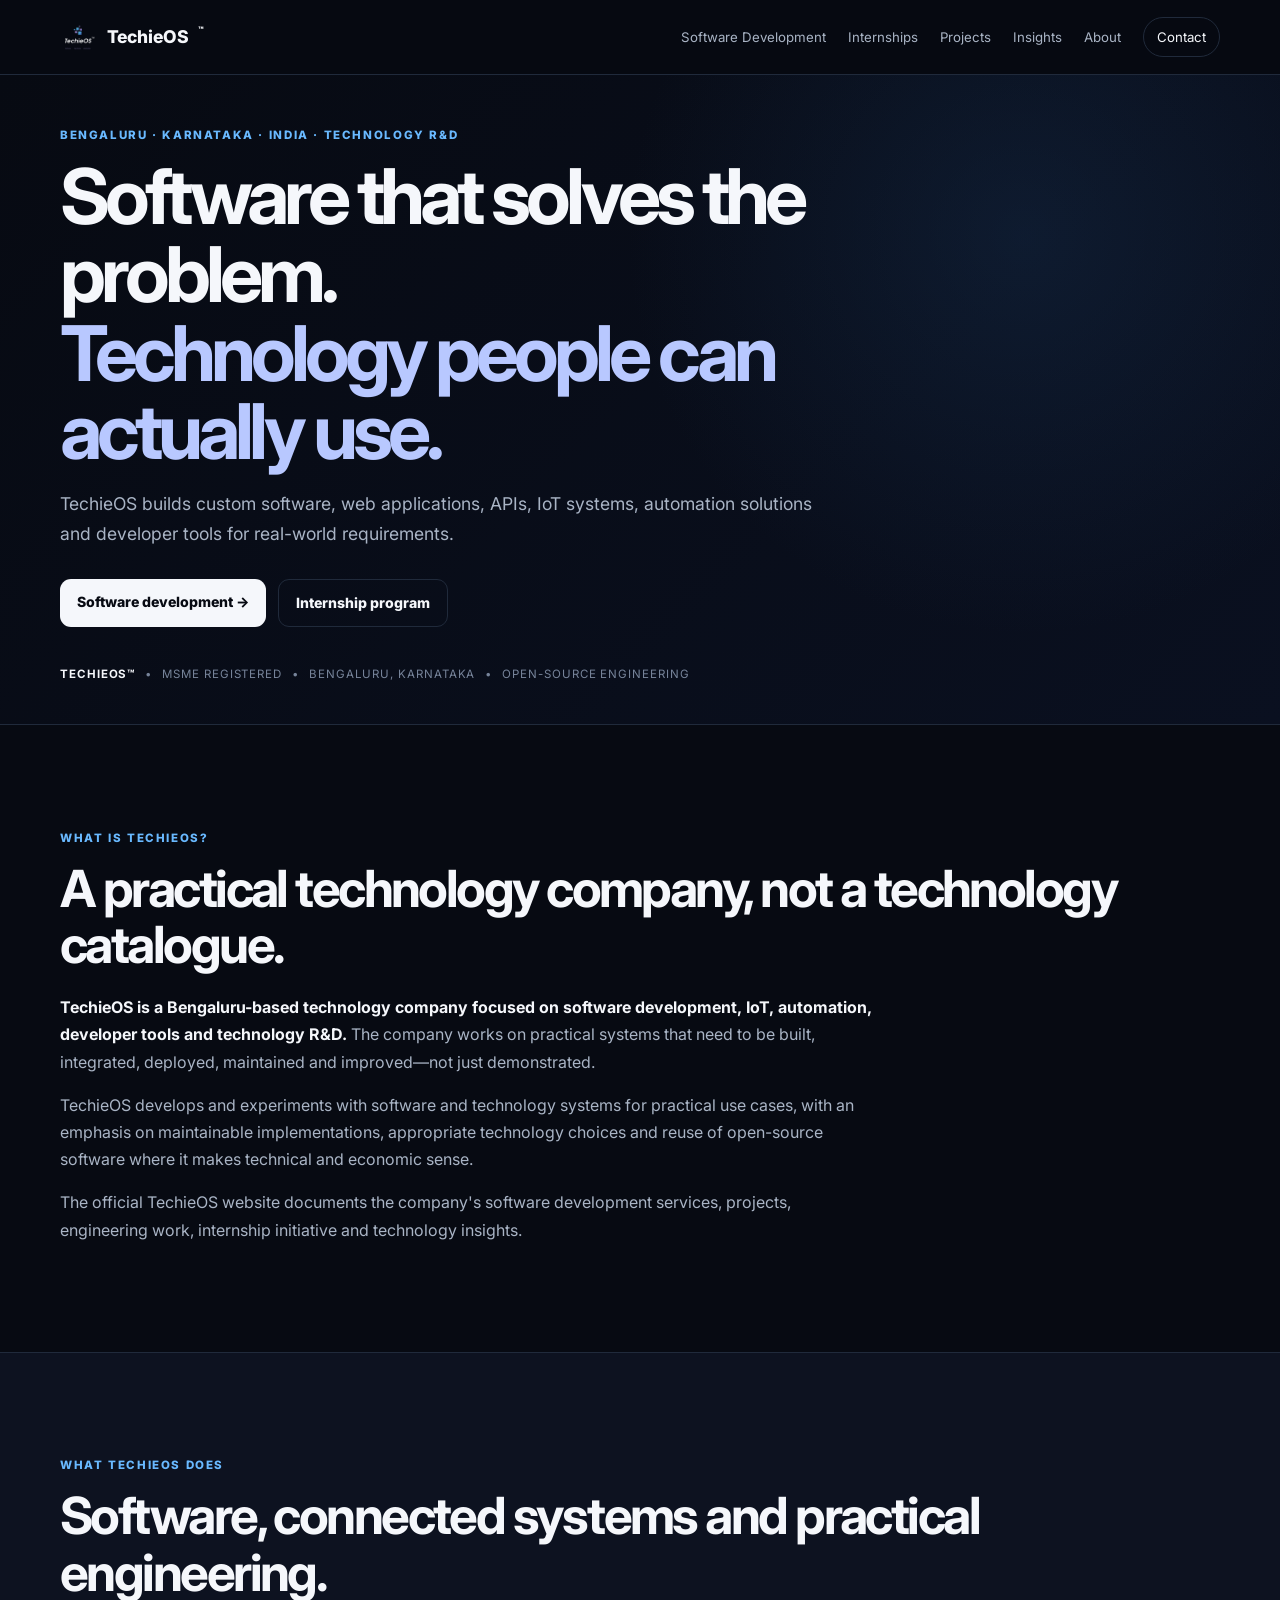
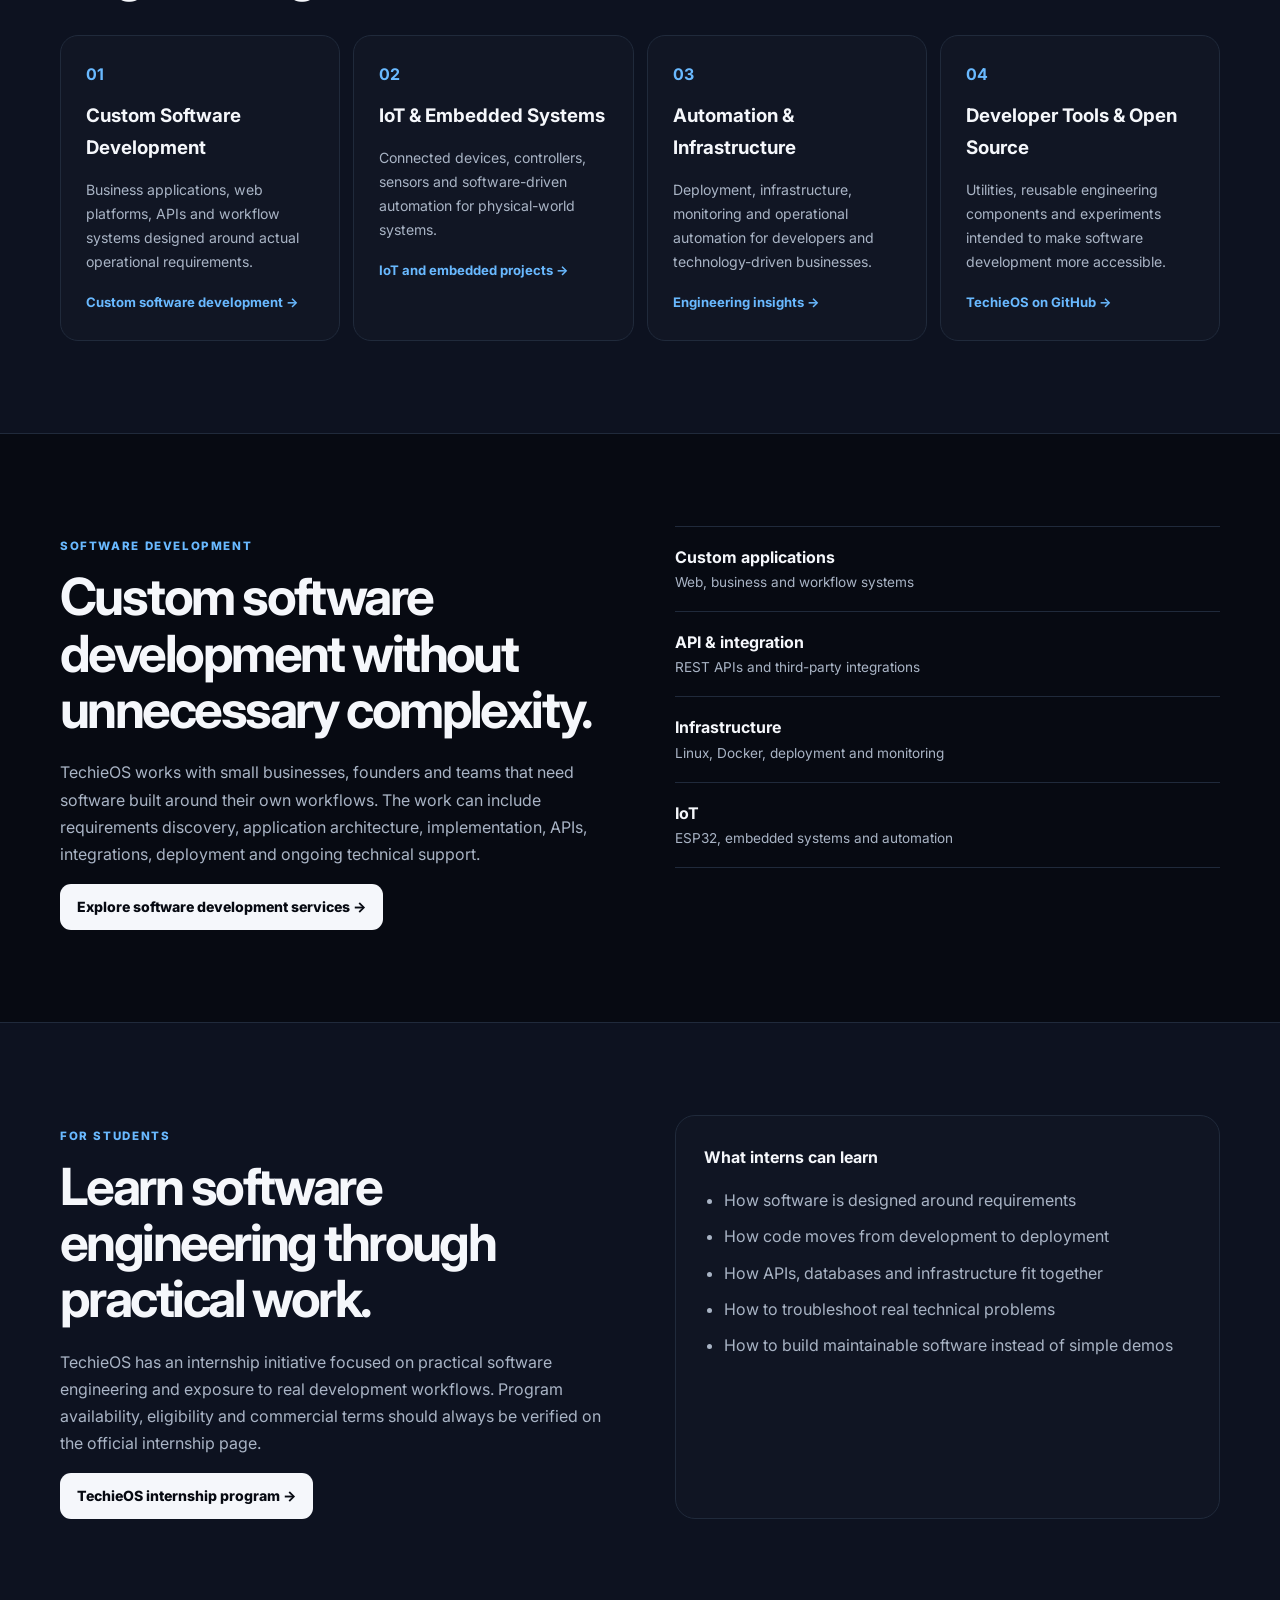
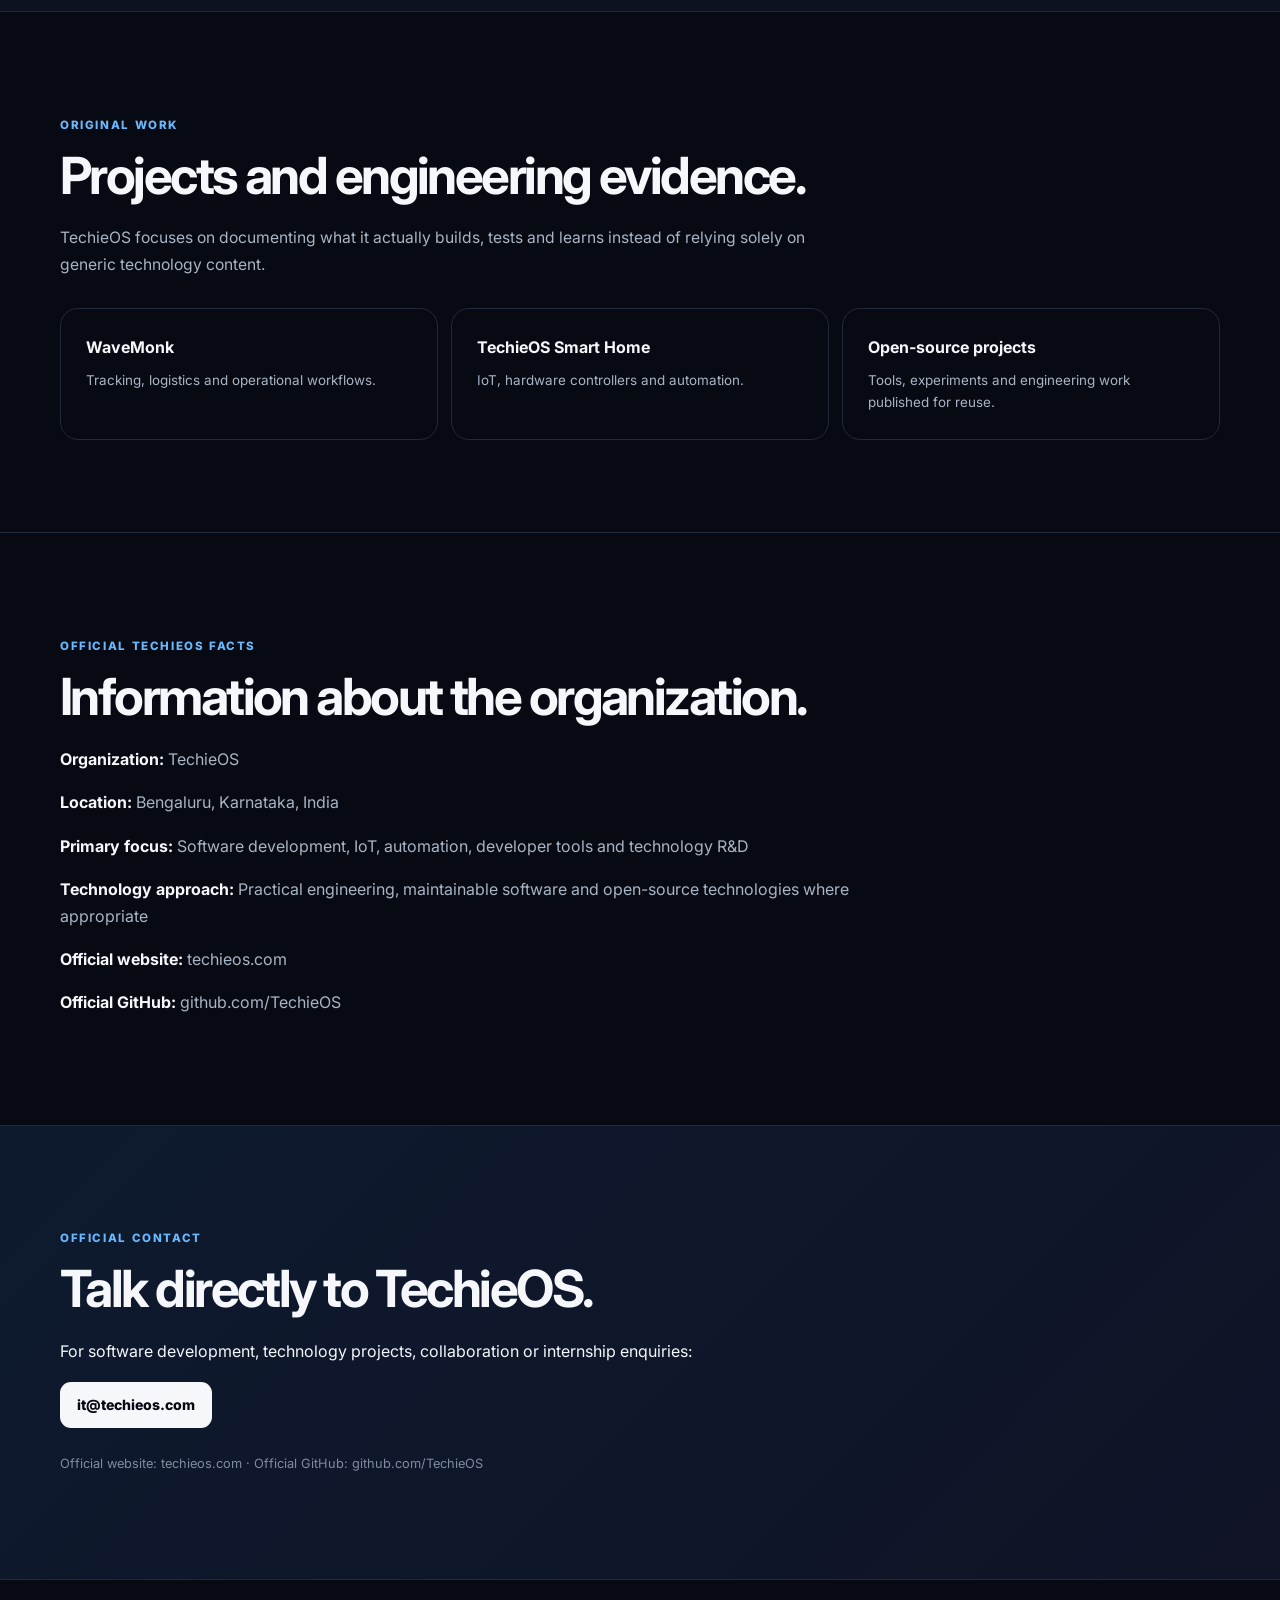
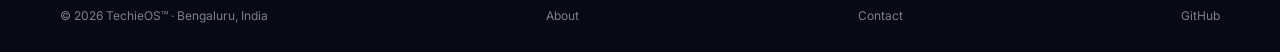
==== commit cb535849: "Enhance SEO and structured data in index.html Updated meta tags for improved SEO and added structure" ====
--- a/index.html
+++ b/index.html
@@ -1,26 +1,561 @@
 <!doctype html>
 <html lang="en">
 <head>
-<meta charset="utf-8"><meta name="viewport" content="width=device-width,initial-scale=1">
+<meta charset="utf-8">
+<meta name="viewport" content="width=device-width,initial-scale=1">
+
 <title>TechieOS™ | Software Development, IoT & Technology R&D in Bengaluru</title>
-<meta name="description" content="TechieOS is a Bengaluru technology company building custom software, web applications, APIs, IoT systems, automation and developer tools. Explore software development, internships, projects and open-source work.">
+
+<meta name="description" content="TechieOS is a Bengaluru, India technology company focused on custom software development, web applications, APIs, IoT, automation, developer tools and practical technology R&D.">
+
+<meta name="robots" content="index,follow,max-image-preview:large,max-snippet:-1,max-video-preview:-1">
+
 <link rel="canonical" href="https://techieos.com/">
-<meta name="robots" content="index,follow,max-image-preview:large">
-<meta property="og:type" content="website"><meta property="og:title" content="TechieOS™ | Software Development, IoT & Technology R&D in Bengaluru"><meta property="og:description" content="Practical software development, IoT, automation and technology R&D from Bengaluru, India."><meta property="og:url" content="https://techieos.com/"><meta property="og:image" content="https://techieos.com/logo.png">
-<link rel="icon" href="logo.png"><link rel="stylesheet" href="styles.css">
-<script type="application/ld+json">{
-"@context":"https://schema.org","@type":"Organization","@id":"https://techieos.com/#organization","name":"TechieOS","url":"https://techieos.com/","logo":"https://techieos.com/logo.png","email":"it@techieos.com","description":"Bengaluru technology company focused on software development, IoT, automation, developer tools and technology R&D.","areaServed":"India","sameAs":["https://github.com/TechieOS","https://www.instagram.com/techieos","https://www.youtube.com/@techieos-official"]}
+
+<meta name="theme-color" content="#000000">
+
+<!-- Open Graph -->
+<meta property="og:type" content="website">
+<meta property="og:site_name" content="TechieOS">
+<meta property="og:locale" content="en_IN">
+<meta property="og:title" content="TechieOS™ | Software Development, IoT & Technology R&D in Bengaluru">
+<meta property="og:description" content="Practical software development, IoT, automation, developer tools and technology R&D from Bengaluru, India.">
+<meta property="og:url" content="https://techieos.com/">
+<meta property="og:image" content="https://techieos.com/logo.png">
+<meta property="og:image:alt" content="TechieOS logo">
+
+<!-- X / Twitter -->
+<meta name="twitter:card" content="summary_large_image">
+<meta name="twitter:title" content="TechieOS™ | Software Development, IoT & Technology R&D">
+<meta name="twitter:description" content="Custom software, web applications, APIs, IoT, automation and developer tools from Bengaluru, India.">
+<meta name="twitter:image" content="https://techieos.com/logo.png">
+
+<link rel="icon" href="logo.png">
+<link rel="stylesheet" href="styles.css">
+
+<!-- Organization + Website + WebPage structured data -->
+<script type="application/ld+json">
+{
+  "@context": "https://schema.org",
+  "@graph": [
+
+    {
+      "@type": "Organization",
+      "@id": "https://techieos.com/#organization",
+      "name": "TechieOS",
+      "url": "https://techieos.com/",
+      "logo": {
+        "@type": "ImageObject",
+        "url": "https://techieos.com/logo.png"
+      },
+      "email": "it@techieos.com",
+      "description": "Bengaluru, India technology company focused on software development, IoT, automation, developer tools and practical technology R&D.",
+      "areaServed": {
+        "@type": "Country",
+        "name": "India"
+      },
+      "sameAs": [
+        "https://github.com/TechieOS",
+        "https://www.instagram.com/techieos",
+        "https://www.youtube.com/@techieos-official"
+      ]
+    },
+
+    {
+      "@type": "WebSite",
+      "@id": "https://techieos.com/#website",
+      "url": "https://techieos.com/",
+      "name": "TechieOS",
+      "publisher": {
+        "@id": "https://techieos.com/#organization"
+      },
+      "inLanguage": "en-IN"
+    },
+
+    {
+      "@type": "WebPage",
+      "@id": "https://techieos.com/#webpage",
+      "url": "https://techieos.com/",
+      "name": "TechieOS™ | Software Development, IoT & Technology R&D in Bengaluru",
+      "description": "Official TechieOS website covering custom software development, web applications, APIs, IoT, automation, developer tools, technology R&D, projects and internships.",
+      "isPartOf": {
+        "@id": "https://techieos.com/#website"
+      },
+      "about": {
+        "@id": "https://techieos.com/#organization"
+      },
+      "inLanguage": "en-IN"
+    }
+
+  ]
+}
 </script>
 </head>
+
 <body>
-<header><div class="wrap nav"><a class="brand" href="index.html"><img src="logo.png" alt="TechieOS logo">TechieOS<span>™</span></a><button id="menu">☰</button><nav><a href="software-development.html">Software Development</a><a href="internships.html">Internships</a><a href="projects.html">Projects</a><a href="insights.html">Insights</a><a href="about.html">About</a><a class="cta" href="contact.html">Contact</a></nav></div></header>
+
+<header>
+  <div class="wrap nav">
+
+    <a class="brand" href="index.html" aria-label="TechieOS official homepage">
+      <img src="logo.png" width="160" height="auto" alt="TechieOS logo">
+      TechieOS<span>™</span>
+    </a>
+
+    <button id="menu" aria-label="Open navigation menu" aria-expanded="false">
+      ☰
+    </button>
+
+    <nav aria-label="Main navigation">
+      <a href="software-development.html">Software Development</a>
+      <a href="internships.html">Internships</a>
+      <a href="projects.html">Projects</a>
+      <a href="insights.html">Insights</a>
+      <a href="about.html">About</a>
+      <a class="cta" href="contact.html">Contact</a>
+    </nav>
+
+  </div>
+</header>
+
 <main>
-<section class="hero"><div class="wrap"><p class="eyebrow">Bengaluru · India · Technology R&amp;D</p><h1>Software that solves the problem.<br><em>Technology people can actually use.</em></h1><p class="lead">TechieOS builds custom software, web applications, APIs, IoT systems, automation solutions and developer tools for real-world requirements.</p><div class="actions"><a class="button" href="software-development.html">Software development →</a><a class="button ghost" href="internships.html">Internship program</a></div><div class="proof"><b>TechieOS™</b><span>•</span><span>MSME registered</span><span>•</span><span>Bengaluru, Karnataka</span><span>•</span><span>Open-source engineering</span></div></div></section>
-<section class="section"><div class="wrap"><p class="kicker">What is TechieOS?</p><h2>A practical technology company, not a technology catalogue.</h2><div class="answer"><p><strong>TechieOS is a Bengaluru-based technology company focused on software development, IoT, automation, developer tools and technology R&amp;D.</strong> We work on practical systems that need to be built, integrated, deployed, maintained and improved—not just demonstrated.</p><p>Our operating principle is straightforward: use appropriate technology, reduce unnecessary complexity, keep solutions maintainable, and use open-source software where it makes technical and economic sense.</p></div></div></section>
-<section class="section dark"><div class="wrap"><p class="kicker">Core capabilities</p><div class="grid4"><article><b>01</b><h3>Custom Software</h3><p>Business applications, web platforms, APIs and workflow systems designed around actual processes.</p><a href="software-development.html">Software development →</a></article><article><b>02</b><h3>IoT &amp; Embedded</h3><p>Connected devices, controllers, sensors and software-driven automation for physical-world systems.</p><a href="projects.html">Our projects →</a></article><article><b>03</b><h3>Automation</h3><p>Deployment, infrastructure, monitoring and operational automation for developers and businesses.</p><a href="insights.html">Engineering insights →</a></article><article><b>04</b><h3>Developer Tools</h3><p>Utilities and reusable engineering components intended to make development more accessible.</p><a href="https://github.com/TechieOS" rel="noopener">GitHub →</a></article></div></div></section>
-<section class="section"><div class="wrap split"><div><p class="kicker">For businesses</p><h2>Custom software development without unnecessary complexity.</h2><p class="answer">TechieOS works with small businesses, founders and teams that need software built around their own workflows. We can help with discovery, architecture, implementation, APIs, integrations, deployment and ongoing support.</p><a class="button" href="software-development.html">See software development services →</a></div><div class="facts"><div><strong>Custom applications</strong><span>Web, business and workflow systems</span></div><div><strong>API &amp; integration</strong><span>REST APIs and third-party integrations</span></div><div><strong>Infrastructure</strong><span>Linux, Docker, deployment and monitoring</span></div><div><strong>IoT</strong><span>ESP32, embedded systems and automation</span></div></div></div></section>
-<section class="section dark"><div class="wrap split"><div><p class="kicker">For students</p><h2>Learn by working on real engineering problems.</h2><p class="answer">TechieOS has an internship initiative focused on practical software engineering and exposure to real development workflows. Program availability, eligibility and commercial terms should always be checked on the official internship page.</p><a class="button" href="internships.html">TechieOS internships →</a></div><div class="quote"><strong>What we want interns to learn</strong><ul><li>How software is designed around requirements</li><li>How code moves from development to deployment</li><li>How APIs, databases and infrastructure fit together</li><li>How to troubleshoot real technical problems</li><li>How to build maintainable software—not just demos</li></ul></div></div></section>
-<section class="section"><div class="wrap"><p class="kicker">Original work</p><h2>Projects and engineering evidence.</h2><p class="lead small">Instead of publishing generic technology articles, TechieOS documents what we actually build, test and learn.</p><div class="cards"><a href="projects.html"><b>WaveMonk</b><span>Tracking, logistics and operational workflows.</span></a><a href="projects.html"><b>TechieOS Smart Home</b><span>IoT, hardware controllers and automation.</span></a><a href="projects.html"><b>Open-source projects</b><span>Tools and experiments published for reuse.</span></a></div></div></section>
-<section class="section contact"><div class="wrap"><p class="kicker">Official contact</p><h2>Talk directly to TechieOS.</h2><p>For software development, collaboration, technology projects or internship enquiries:</p><a class="button" href="mailto:it@techieos.com">it@techieos.com</a><p class="muted">Official website: techieos.com · Official GitHub: github.com/TechieOS</p></div></section>
-</main><footer><div class="wrap"><span>© <span id="year"></span> TechieOS™ · Bengaluru, India</span><a href="about.html">About</a><a href="contact.html">Contact</a><a href="https://github.com/TechieOS">GitHub</a></div></footer><script src="script.js"></script>
-</body></html>+
+<!-- PRIMARY ENTITY / PURPOSE -->
+<section class="hero">
+  <div class="wrap">
+
+    <p class="eyebrow">
+      Bengaluru · Karnataka · India · Technology R&amp;D
+    </p>
+
+    <h1>
+      Software that solves the problem.<br>
+      <em>Technology people can actually use.</em>
+    </h1>
+
+    <p class="lead">
+      TechieOS builds custom software, web applications, APIs, IoT systems,
+      automation solutions and developer tools for real-world requirements.
+    </p>
+
+    <div class="actions">
+      <a class="button" href="software-development.html">
+        Software development →
+      </a>
+
+      <a class="button ghost" href="internships.html">
+        Internship program
+      </a>
+    </div>
+
+    <div class="proof">
+      <b>TechieOS™</b>
+      <span>•</span>
+      <span>MSME registered</span>
+      <span>•</span>
+      <span>Bengaluru, Karnataka</span>
+      <span>•</span>
+      <span>Open-source engineering</span>
+    </div>
+
+  </div>
+</section>
+
+
+<!-- DIRECT ANSWER FOR SEARCH / AI RETRIEVAL -->
+<section class="section">
+  <div class="wrap">
+
+    <p class="kicker">What is TechieOS?</p>
+
+    <h2>
+      A practical technology company, not a technology catalogue.
+    </h2>
+
+    <div class="answer">
+
+      <p>
+        <strong>
+          TechieOS is a Bengaluru-based technology company focused on
+          software development, IoT, automation, developer tools and
+          technology R&amp;D.
+        </strong>
+        The company works on practical systems that need to be built,
+        integrated, deployed, maintained and improved—not just demonstrated.
+      </p>
+
+      <p>
+        TechieOS develops and experiments with software and technology
+        systems for practical use cases, with an emphasis on maintainable
+        implementations, appropriate technology choices and reuse of
+        open-source software where it makes technical and economic sense.
+      </p>
+
+      <p>
+        The official TechieOS website documents the company's software
+        development services, projects, engineering work, internship
+        initiative and technology insights.
+      </p>
+
+    </div>
+
+  </div>
+</section>
+
+
+<!-- CORE CAPABILITIES -->
+<section class="section dark">
+  <div class="wrap">
+
+    <p class="kicker">What TechieOS does</p>
+
+    <h2>
+      Software, connected systems and practical engineering.
+    </h2>
+
+    <div class="grid4">
+
+      <article>
+        <b>01</b>
+
+        <h3>Custom Software Development</h3>
+
+        <p>
+          Business applications, web platforms, APIs and workflow systems
+          designed around actual operational requirements.
+        </p>
+
+        <a href="software-development.html">
+          Custom software development →
+        </a>
+      </article>
+
+
+      <article>
+        <b>02</b>
+
+        <h3>IoT &amp; Embedded Systems</h3>
+
+        <p>
+          Connected devices, controllers, sensors and software-driven
+          automation for physical-world systems.
+        </p>
+
+        <a href="projects.html">
+          IoT and embedded projects →
+        </a>
+      </article>
+
+
+      <article>
+        <b>03</b>
+
+        <h3>Automation &amp; Infrastructure</h3>
+
+        <p>
+          Deployment, infrastructure, monitoring and operational automation
+          for developers and technology-driven businesses.
+        </p>
+
+        <a href="insights.html">
+          Engineering insights →
+        </a>
+      </article>
+
+
+      <article>
+        <b>04</b>
+
+        <h3>Developer Tools &amp; Open Source</h3>
+
+        <p>
+          Utilities, reusable engineering components and experiments intended
+          to make software development more accessible.
+        </p>
+
+        <a href="https://github.com/TechieOS"
+           rel="noopener noreferrer">
+          TechieOS on GitHub →
+        </a>
+      </article>
+
+    </div>
+
+  </div>
+</section>
+
+
+<!-- SOFTWARE DEVELOPMENT ENTITY -->
+<section class="section">
+  <div class="wrap split">
+
+    <div>
+
+      <p class="kicker">Software development</p>
+
+      <h2>
+        Custom software development without unnecessary complexity.
+      </h2>
+
+      <p class="answer">
+        TechieOS works with small businesses, founders and teams that need
+        software built around their own workflows. The work can include
+        requirements discovery, application architecture, implementation,
+        APIs, integrations, deployment and ongoing technical support.
+      </p>
+
+      <a class="button" href="software-development.html">
+        Explore software development services →
+      </a>
+
+    </div>
+
+
+    <div class="facts">
+
+      <div>
+        <strong>Custom applications</strong>
+        <span>Web, business and workflow systems</span>
+      </div>
+
+      <div>
+        <strong>API &amp; integration</strong>
+        <span>REST APIs and third-party integrations</span>
+      </div>
+
+      <div>
+        <strong>Infrastructure</strong>
+        <span>Linux, Docker, deployment and monitoring</span>
+      </div>
+
+      <div>
+        <strong>IoT</strong>
+        <span>ESP32, embedded systems and automation</span>
+      </div>
+
+    </div>
+
+  </div>
+</section>
+
+
+<!-- INTERNSHIP ENTITY -->
+<section class="section dark">
+  <div class="wrap split">
+
+    <div>
+
+      <p class="kicker">For students</p>
+
+      <h2>
+        Learn software engineering through practical work.
+      </h2>
+
+      <p class="answer">
+        TechieOS has an internship initiative focused on practical software
+        engineering and exposure to real development workflows.
+        Program availability, eligibility and commercial terms should always
+        be verified on the official internship page.
+      </p>
+
+      <a class="button" href="internships.html">
+        TechieOS internship program →
+      </a>
+
+    </div>
+
+
+    <div class="quote">
+
+      <strong>What interns can learn</strong>
+
+      <ul>
+        <li>
+          How software is designed around requirements
+        </li>
+
+        <li>
+          How code moves from development to deployment
+        </li>
+
+        <li>
+          How APIs, databases and infrastructure fit together
+        </li>
+
+        <li>
+          How to troubleshoot real technical problems
+        </li>
+
+        <li>
+          How to build maintainable software instead of simple demos
+        </li>
+      </ul>
+
+    </div>
+
+  </div>
+</section>
+
+
+<!-- ORIGINAL EVIDENCE -->
+<section class="section">
+
+  <div class="wrap">
+
+    <p class="kicker">Original work</p>
+
+    <h2>
+      Projects and engineering evidence.
+    </h2>
+
+    <p class="lead small">
+      TechieOS focuses on documenting what it actually builds, tests and
+      learns instead of relying solely on generic technology content.
+    </p>
+
+
+    <div class="cards">
+
+      <a href="projects.html">
+        <b>WaveMonk</b>
+        <span>
+          Tracking, logistics and operational workflows.
+        </span>
+      </a>
+
+      <a href="projects.html">
+        <b>TechieOS Smart Home</b>
+        <span>
+          IoT, hardware controllers and automation.
+        </span>
+      </a>
+
+      <a href="projects.html">
+        <b>Open-source projects</b>
+        <span>
+          Tools, experiments and engineering work published for reuse.
+        </span>
+      </a>
+
+    </div>
+
+  </div>
+
+</section>
+
+
+<!-- OFFICIAL FACTS -->
+<section class="section">
+
+  <div class="wrap">
+
+    <p class="kicker">Official TechieOS facts</p>
+
+    <h2>
+      Information about the organization.
+    </h2>
+
+    <div class="answer">
+
+      <p>
+        <strong>Organization:</strong>
+        TechieOS
+      </p>
+
+      <p>
+        <strong>Location:</strong>
+        Bengaluru, Karnataka, India
+      </p>
+
+      <p>
+        <strong>Primary focus:</strong>
+        Software development, IoT, automation, developer tools and
+        technology R&amp;D
+      </p>
+
+      <p>
+        <strong>Technology approach:</strong>
+        Practical engineering, maintainable software and open-source
+        technologies where appropriate
+      </p>
+
+      <p>
+        <strong>Official website:</strong>
+        <a href="https://techieos.com/">
+          techieos.com
+        </a>
+      </p>
+
+      <p>
+        <strong>Official GitHub:</strong>
+        <a href="https://github.com/TechieOS"
+           rel="noopener noreferrer">
+          github.com/TechieOS
+        </a>
+      </p>
+
+    </div>
+
+  </div>
+
+</section>
+
+
+<!-- CONTACT -->
+<section class="section contact">
+
+  <div class="wrap">
+
+    <p class="kicker">Official contact</p>
+
+    <h2>
+      Talk directly to TechieOS.
+    </h2>
+
+    <p>
+      For software development, technology projects, collaboration or
+      internship enquiries:
+    </p>
+
+    <a class="button" href="mailto:it@techieos.com">
+      it@techieos.com
+    </a>
+
+    <p class="muted">
+      Official website: techieos.com ·
+      Official GitHub: github.com/TechieOS
+    </p>
+
+  </div>
+
+</section>
+
+</main>
+
+
+<footer>
+
+  <div class="wrap">
+
+    <span>
+      © <span id="year"></span> TechieOS™ · Bengaluru, India
+    </span>
+
+    <a href="about.html">About</a>
+
+    <a href="contact.html">Contact</a>
+
+    <a href="https://github.com/TechieOS"
+       rel="noopener noreferrer">
+      GitHub
+    </a>
+
+  </div>
+
+</footer>
+
+
+<script src="script.js"></script>
+
+</body>
+</html>
